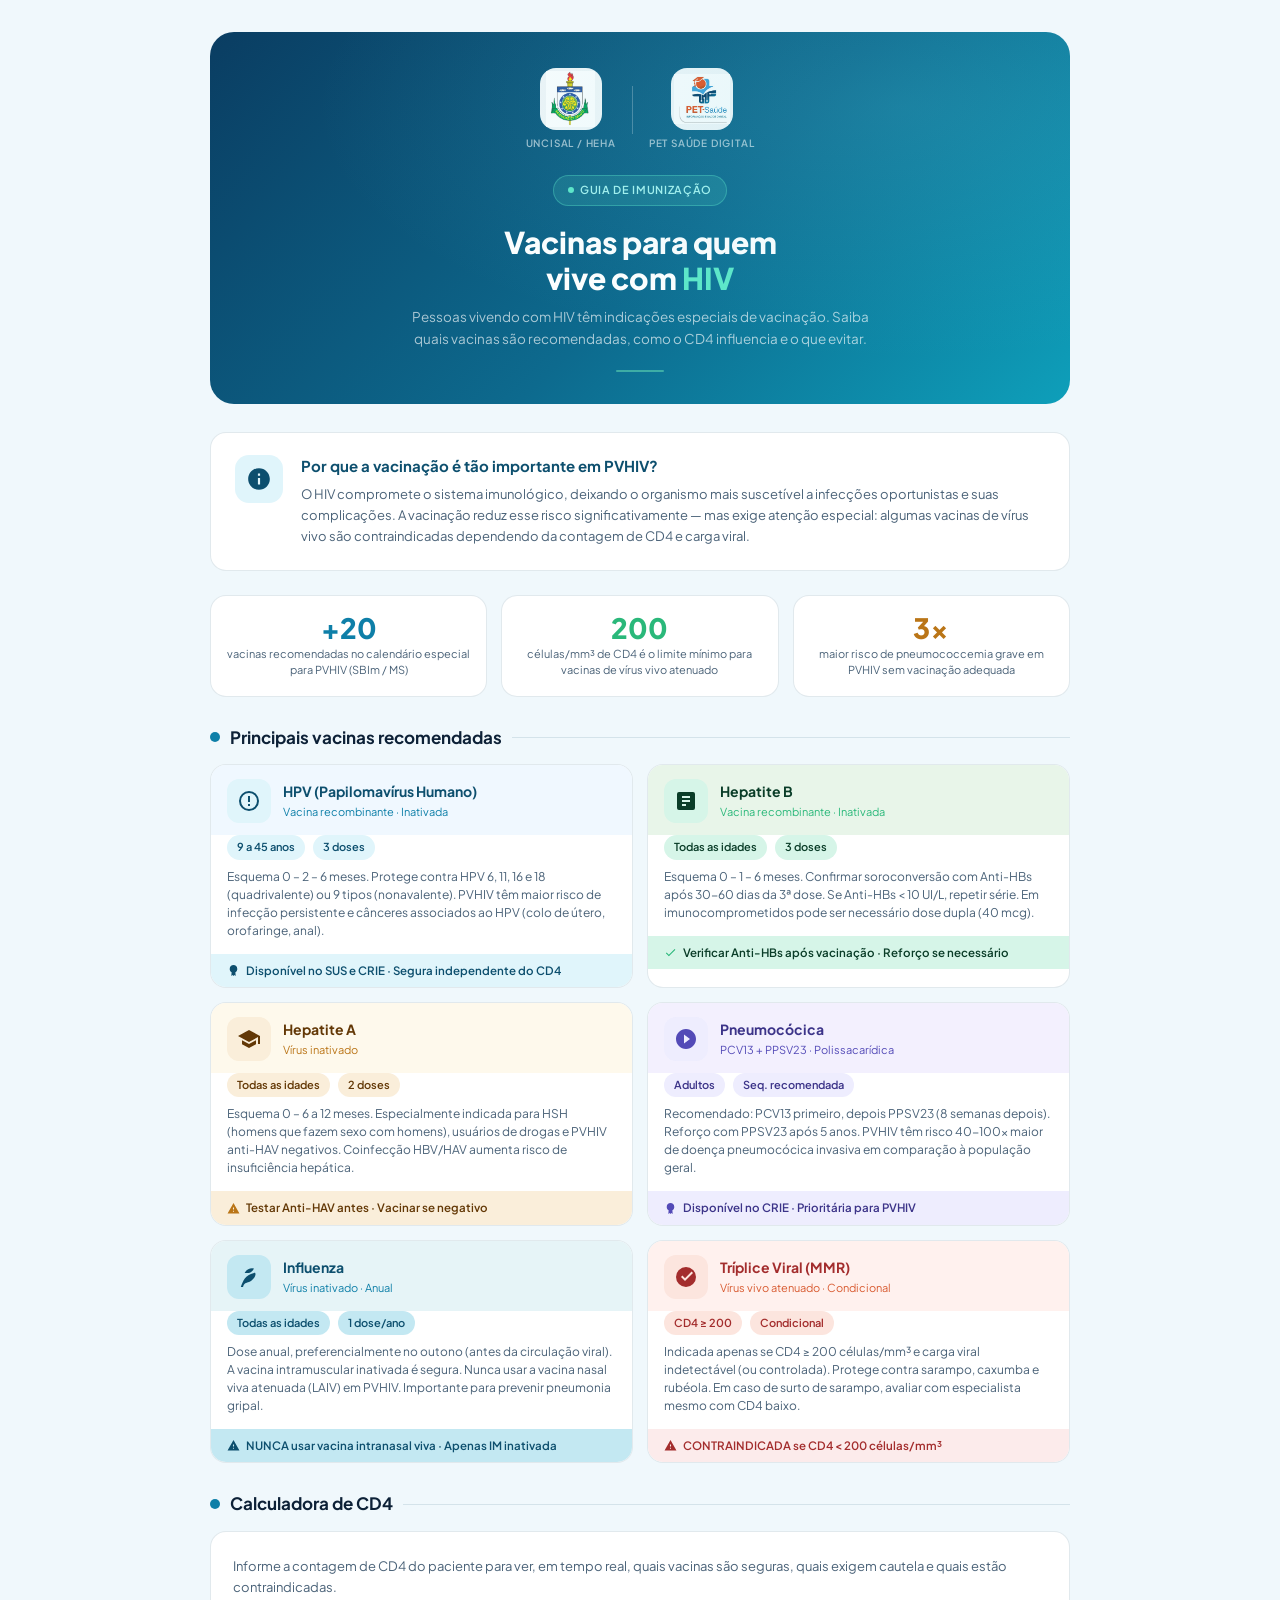
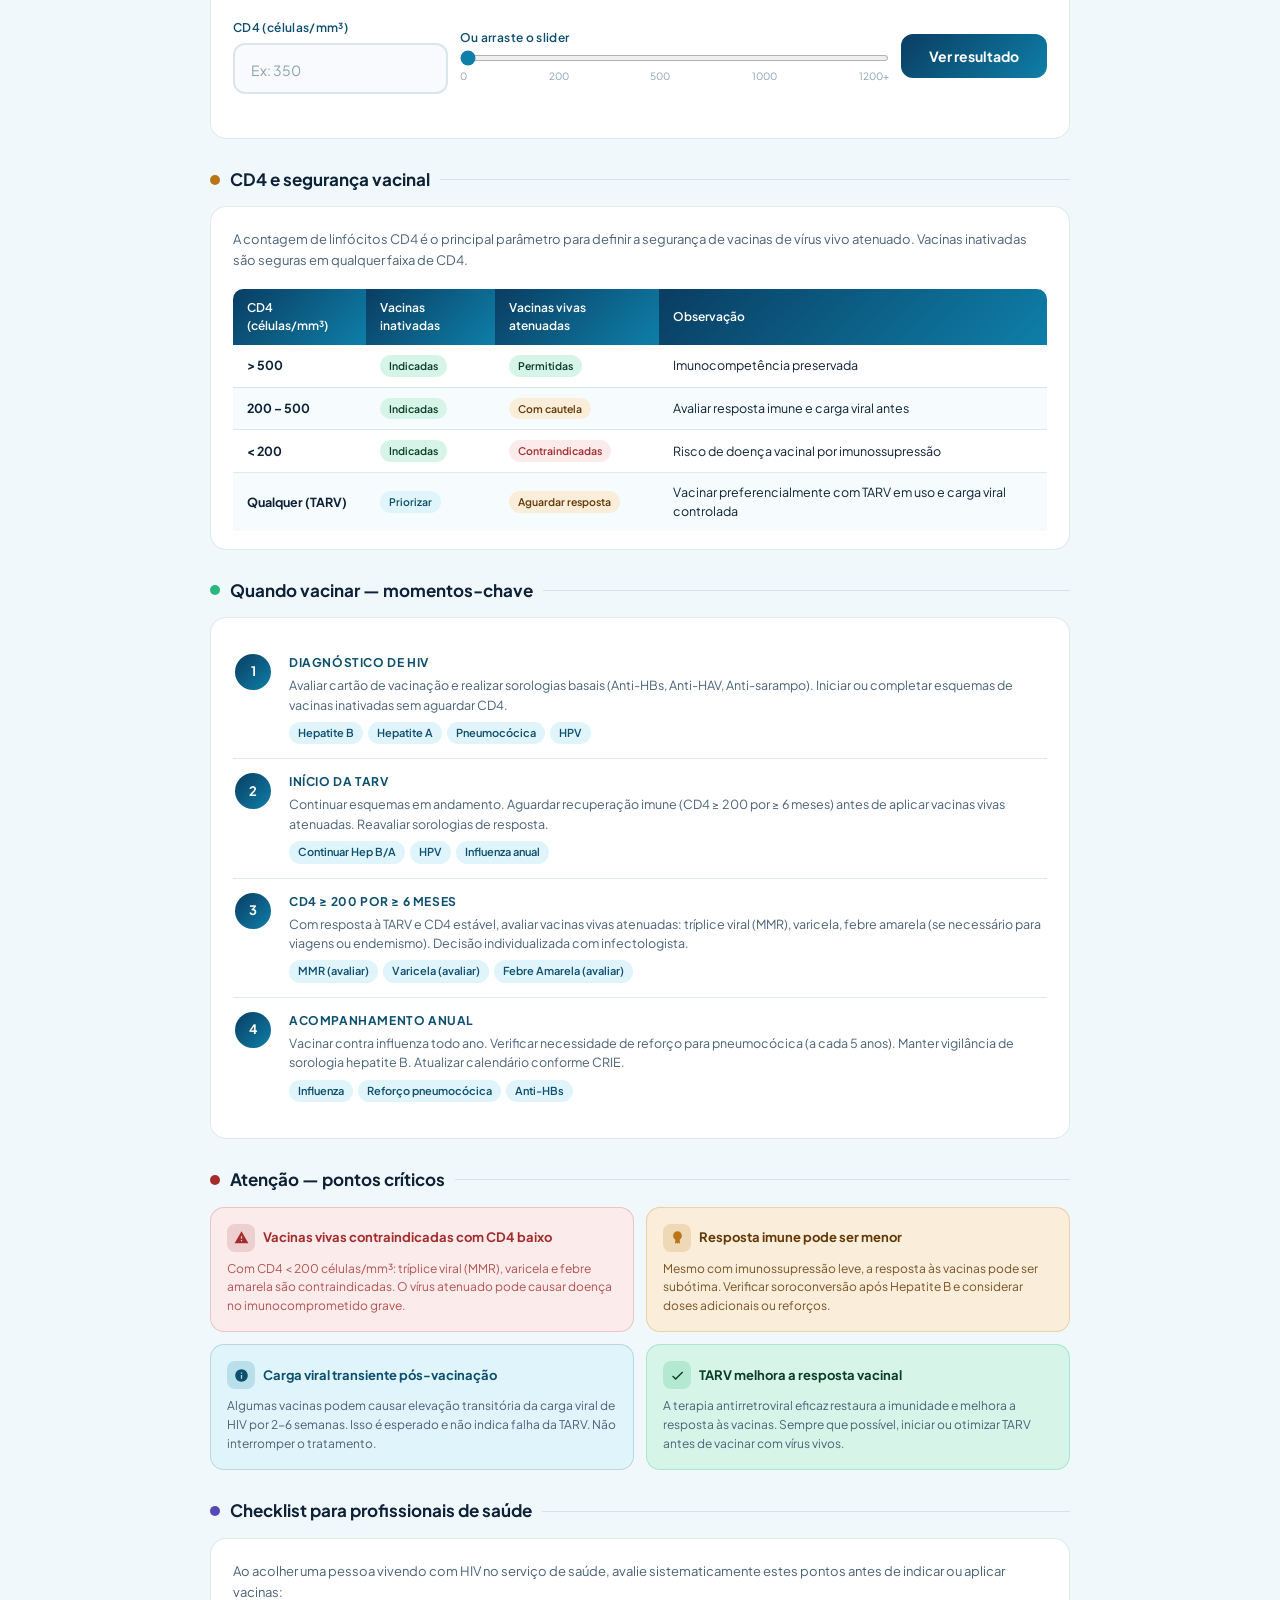
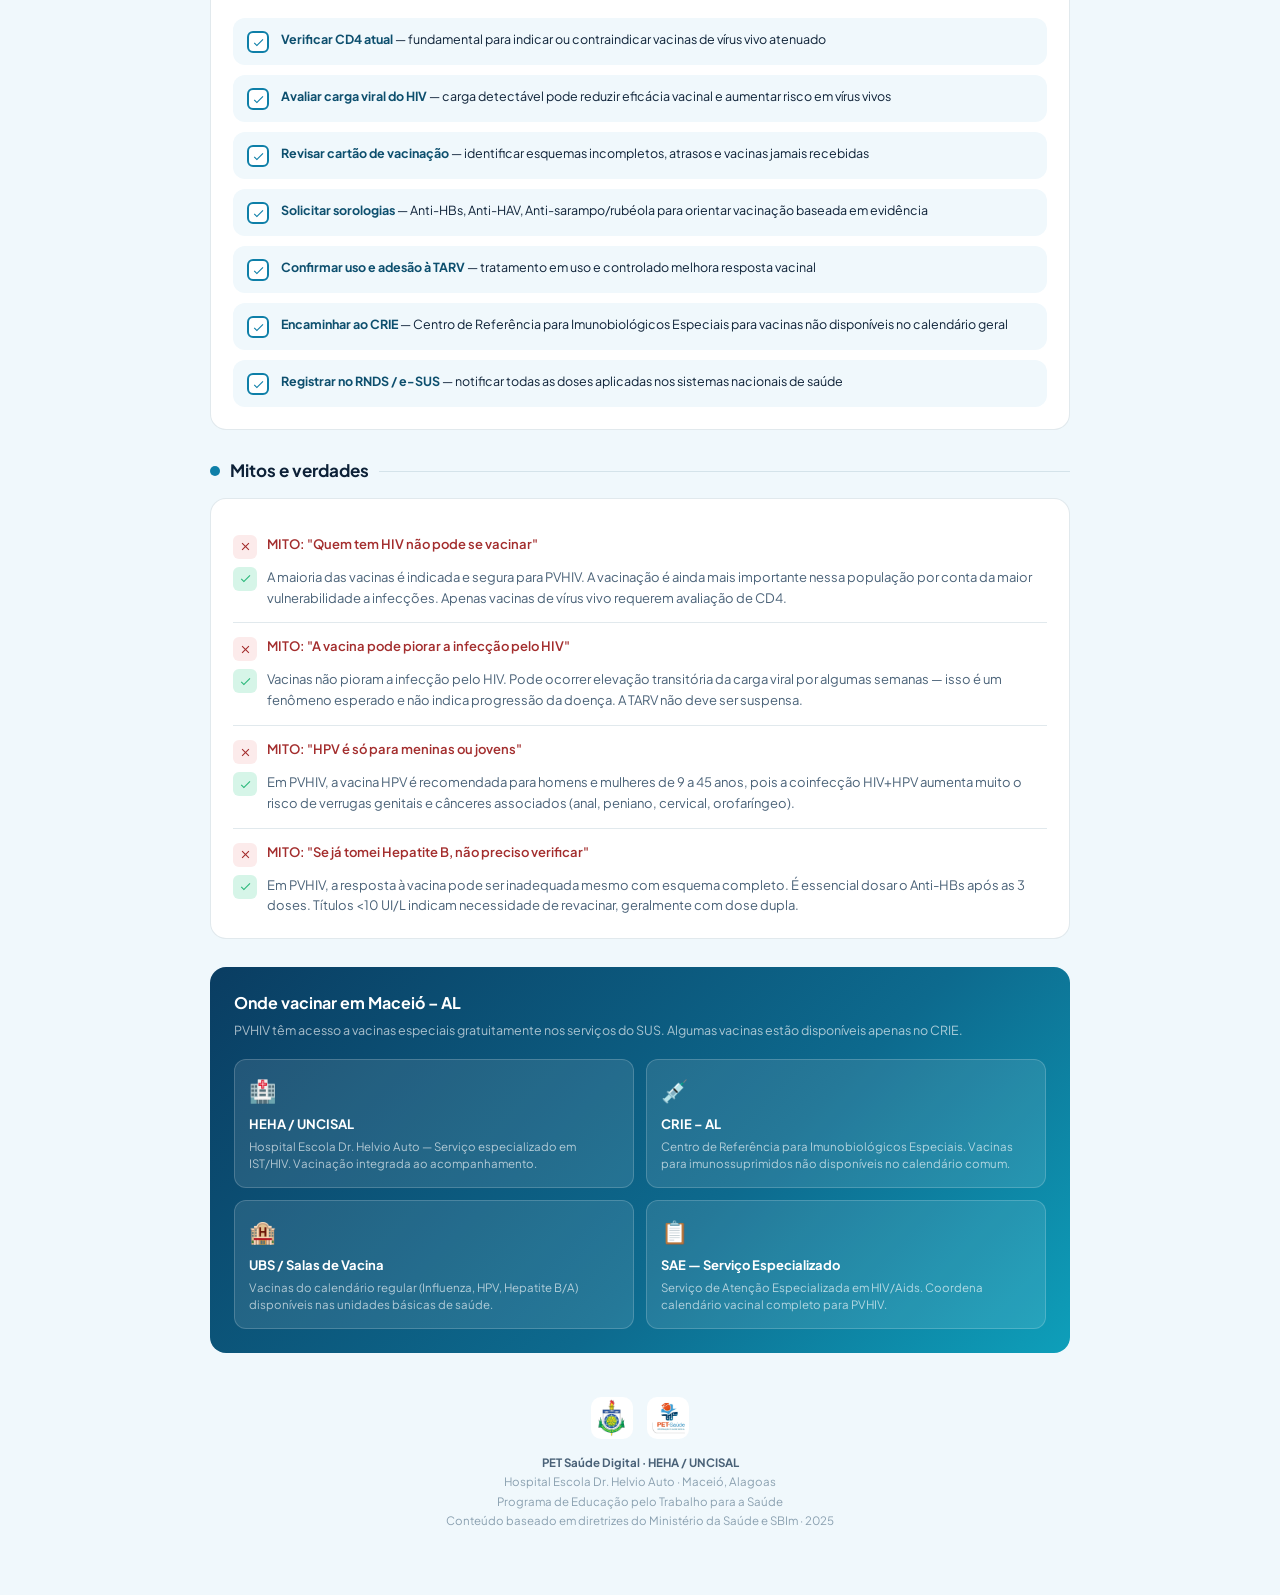
==== Infografico_Imunizacao/index.html @ 43001be9 "Add files via upload" ====
<!doctype html>
<html lang="pt-br">
  <head>
    <meta charset="UTF-8" />
    <meta name="viewport" content="width=device-width, initial-scale=1.0" />
    <title>Imunização em PVHIV · PET Saúde Digital · HEHA</title>
    <link
      href="https://fonts.googleapis.com/css2?family=Plus+Jakarta+Sans:wght@400;500;600;700;800&display=swap"
      rel="stylesheet"
    />
    <link rel="stylesheet" href="src/styles.css" />
  </head>
  <body>
    <div class="page">
      <!-- HERO -->
      <div class="hero">
        <div class="hero-logos">
          <div class="hero-logo-wrap">
            <div class="hero-logo-box">
              <img src="src/images/logo_uncisal.jpeg" alt="Brasão UNCISAL" />
            </div>
            <div class="hero-logo-label">UNCISAL / HEHA</div>
          </div>
          <div class="hero-divider"></div>
          <div class="hero-logo-wrap">
            <div class="hero-logo-box">
              <img src="src/images/logo_pet.jpeg" alt="PET Saúde Digital" />
            </div>
            <div class="hero-logo-label">PET Saúde Digital</div>
          </div>
        </div>
        <div class="hero-badge">
          <div class="hero-badge-dot"></div>
          <span>Guia de Imunização</span>
        </div>
        <h1 class="hero-title">
          Vacinas para quem<br />vive com <span>HIV</span>
        </h1>
        <p class="hero-sub">
          Pessoas vivendo com HIV têm indicações especiais de vacinação. Saiba
          quais vacinas são recomendadas, como o CD4 influencia e o que evitar.
        </p>
        <div class="hero-line"></div>
      </div>

      <!-- INTRO -->
      <div class="intro-strip">
        <div class="intro-icon">
          <svg viewBox="0 0 24 24">
            <path
              d="M12 2C6.48 2 2 6.48 2 12s4.48 10 10 10 10-4.48 10-10S17.52 2 12 2zm1 15h-2v-6h2v6zm0-8h-2V7h2v2z"
            />
          </svg>
        </div>
        <div class="intro-text">
          <h2>Por que a vacinação é tão importante em PVHIV?</h2>
          <p>
            O HIV compromete o sistema imunológico, deixando o organismo mais
            suscetível a infecções oportunistas e suas complicações. A vacinação
            reduz esse risco significativamente — mas exige atenção especial:
            algumas vacinas de vírus vivo são contraindicadas dependendo da
            contagem de CD4 e carga viral.
          </p>
        </div>
      </div>

      <!-- STATS -->
      <div class="stats-row">
        <div class="stat-card">
          <div class="stat-num teal">+20</div>
          <div class="stat-label">
            vacinas recomendadas no calendário especial para PVHIV (SBIm / MS)
          </div>
        </div>
        <div class="stat-card">
          <div class="stat-num green">200</div>
          <div class="stat-label">
            células/mm³ de CD4 é o limite mínimo para vacinas de vírus vivo
            atenuado
          </div>
        </div>
        <div class="stat-card">
          <div class="stat-num amber">3×</div>
          <div class="stat-label">
            maior risco de pneumococcemia grave em PVHIV sem vacinação adequada
          </div>
        </div>
      </div>

      <!-- VACINAS PRINCIPAIS -->
      <div class="section-header">
        <div class="section-dot teal"></div>
        <span class="section-title">Principais vacinas recomendadas</span>
        <div class="section-line"></div>
      </div>

      <div class="vaccines-grid">
        <!-- HPV -->
        <div class="vcard vc-hpv">
          <div class="vcard-head">
            <div class="vcard-icon">
              <svg viewBox="0 0 24 24">
                <path
                  d="M12 2a10 10 0 1 0 0 20A10 10 0 0 0 12 2zm0 18a8 8 0 1 1 0-16 8 8 0 0 1 0 16zm-1-5h2v2h-2zm0-8h2v6h-2z"
                />
              </svg>
            </div>
            <div>
              <div class="vcard-name">HPV (Papilomavírus Humano)</div>
              <div class="vcard-sub">Vacina recombinante · Inativada</div>
            </div>
          </div>
          <div class="vcard-body">
            <div class="vcard-row">
              <span class="vcard-chip">9 a 45 anos</span>
              <span class="vcard-chip">3 doses</span>
            </div>
            <div class="vcard-info">
              Esquema 0 – 2 – 6 meses. Protege contra HPV 6, 11, 16 e 18
              (quadrivalente) ou 9 tipos (nonavalente). PVHIV têm maior risco de
              infecção persistente e cânceres associados ao HPV (colo de útero,
              orofaringe, anal).
            </div>
          </div>
          <div class="vcard-alert">
            <svg viewBox="0 0 24 24">
              <path
                d="M12 2C8.13 2 5 5.13 5 9c0 2.61 1.41 4.89 3.52 6.17L8 22l2.5-1.5L12 22l1.5-1.5L16 22l-.52-6.83C17.59 13.89 19 11.61 19 9c0-3.87-3.13-7-7-7z"
              />
            </svg>
            Disponível no SUS e CRIE · Segura independente do CD4
          </div>
        </div>

        <!-- Hepatite B -->
        <div class="vcard vc-hepb">
          <div class="vcard-head">
            <div class="vcard-icon">
              <svg viewBox="0 0 24 24">
                <path
                  d="M19 3H5a2 2 0 0 0-2 2v14a2 2 0 0 0 2 2h14a2 2 0 0 0 2-2V5a2 2 0 0 0-2-2zm-7 14H8v-2h4v2zm4-4H8v-2h8v2zm0-4H8V7h8v2z"
                />
              </svg>
            </div>
            <div>
              <div class="vcard-name">Hepatite B</div>
              <div class="vcard-sub">Vacina recombinante · Inativada</div>
            </div>
          </div>
          <div class="vcard-body">
            <div class="vcard-row">
              <span class="vcard-chip">Todas as idades</span>
              <span class="vcard-chip">3 doses</span>
            </div>
            <div class="vcard-info">
              Esquema 0 – 1 – 6 meses. Confirmar soroconversão com Anti-HBs após
              30-60 dias da 3ª dose. Se Anti-HBs &lt; 10 UI/L, repetir série. Em
              imunocomprometidos pode ser necessário dose dupla (40 mcg).
            </div>
          </div>
          <div class="vcard-alert">
            <svg viewBox="0 0 24 24">
              <path
                d="M9 16.17L4.83 12l-1.42 1.41L9 19 21 7l-1.41-1.41L9 16.17z"
              />
            </svg>
            Verificar Anti-HBs após vacinação · Reforço se necessário
          </div>
        </div>

        <!-- Hepatite A -->
        <div class="vcard vc-hepa">
          <div class="vcard-head">
            <div class="vcard-icon">
              <svg viewBox="0 0 24 24">
                <path
                  d="M12 3L1 9l11 6 9-4.91V17h2V9L12 3zM5 13.18v4L12 21l7-3.82v-4L12 17l-7-3.82z"
                />
              </svg>
            </div>
            <div>
              <div class="vcard-name">Hepatite A</div>
              <div class="vcard-sub">Vírus inativado</div>
            </div>
          </div>
          <div class="vcard-body">
            <div class="vcard-row">
              <span class="vcard-chip">Todas as idades</span>
              <span class="vcard-chip">2 doses</span>
            </div>
            <div class="vcard-info">
              Esquema 0 – 6 a 12 meses. Especialmente indicada para HSH (homens
              que fazem sexo com homens), usuários de drogas e PVHIV anti-HAV
              negativos. Coinfecção HBV/HAV aumenta risco de insuficiência
              hepática.
            </div>
          </div>
          <div class="vcard-alert">
            <svg viewBox="0 0 24 24">
              <path d="M1 21h22L12 2 1 21zm12-3h-2v-2h2v2zm0-4h-2v-4h2v4z" />
            </svg>
            Testar Anti-HAV antes · Vacinar se negativo
          </div>
        </div>

        <!-- Pneumocócica -->
        <div class="vcard vc-pneu">
          <div class="vcard-head">
            <div class="vcard-icon">
              <svg viewBox="0 0 24 24">
                <path
                  d="M12 2C6.48 2 2 6.48 2 12s4.48 10 10 10 10-4.48 10-10S17.52 2 12 2zm-2 14.5v-9l6 4.5-6 4.5z"
                />
              </svg>
            </div>
            <div>
              <div class="vcard-name">Pneumocócica</div>
              <div class="vcard-sub">PCV13 + PPSV23 · Polissacarídica</div>
            </div>
          </div>
          <div class="vcard-body">
            <div class="vcard-row">
              <span class="vcard-chip">Adultos</span>
              <span class="vcard-chip">Seq. recomendada</span>
            </div>
            <div class="vcard-info">
              Recomendado: PCV13 primeiro, depois PPSV23 (8 semanas depois).
              Reforço com PPSV23 após 5 anos. PVHIV têm risco 40-100× maior de
              doença pneumocócica invasiva em comparação à população geral.
            </div>
          </div>
          <div class="vcard-alert">
            <svg viewBox="0 0 24 24">
              <path
                d="M12 2C8.13 2 5 5.13 5 9c0 2.61 1.41 4.89 3.52 6.17L8 22l2.5-1.5L12 22l1.5-1.5L16 22l-.52-6.83C17.59 13.89 19 11.61 19 9c0-3.87-3.13-7-7-7z"
              />
            </svg>
            Disponível no CRIE · Prioritária para PVHIV
          </div>
        </div>

        <!-- Influenza -->
        <div class="vcard vc-inf">
          <div class="vcard-head">
            <div class="vcard-icon">
              <svg viewBox="0 0 24 24">
                <path
                  d="M17 8C8 10 5.9 16.17 3.82 22H6c.44-1.39.88-2.7 2-3.5 1.12-.8 2.5-1 4-1.5 1.5-.5 3-1.5 5-4 2-2.5 2-6 0-5zM7.64 8A9 9 0 0 1 17 3.5c-.64 1.5-2.2 3.5-5 4.5H7.64z"
                />
              </svg>
            </div>
            <div>
              <div class="vcard-name">Influenza</div>
              <div class="vcard-sub">Vírus inativado · Anual</div>
            </div>
          </div>
          <div class="vcard-body">
            <div class="vcard-row">
              <span class="vcard-chip">Todas as idades</span>
              <span class="vcard-chip">1 dose/ano</span>
            </div>
            <div class="vcard-info">
              Dose anual, preferencialmente no outono (antes da circulação
              viral). A vacina intramuscular inativada é segura. Nunca usar a
              vacina nasal viva atenuada (LAIV) em PVHIV. Importante para
              prevenir pneumonia gripal.
            </div>
          </div>
          <div class="vcard-alert">
            <svg viewBox="0 0 24 24">
              <path d="M1 21h22L12 2 1 21zm12-3h-2v-2h2v2zm0-4h-2v-4h2v4z" />
            </svg>
            NUNCA usar vacina intranasal viva · Apenas IM inativada
          </div>
        </div>

        <!-- Tríplice viral -->
        <div class="vcard vc-tviv">
          <div class="vcard-head">
            <div class="vcard-icon">
              <svg viewBox="0 0 24 24">
                <path
                  d="M12 2a10 10 0 1 0 0 20A10 10 0 0 0 12 2zm-1 14l-4-4 1.41-1.41L11 13.17l6.59-6.59L19 8l-8 8z"
                />
              </svg>
            </div>
            <div>
              <div class="vcard-name">Tríplice Viral (MMR)</div>
              <div class="vcard-sub">Vírus vivo atenuado · Condicional</div>
            </div>
          </div>
          <div class="vcard-body">
            <div class="vcard-row">
              <span class="vcard-chip">CD4 ≥ 200</span>
              <span class="vcard-chip">Condicional</span>
            </div>
            <div class="vcard-info">
              Indicada apenas se CD4 ≥ 200 células/mm³ e carga viral
              indetectável (ou controlada). Protege contra sarampo, caxumba e
              rubéola. Em caso de surto de sarampo, avaliar com especialista
              mesmo com CD4 baixo.
            </div>
          </div>
          <div class="vcard-alert">
            <svg viewBox="0 0 24 24">
              <path d="M1 21h22L12 2 1 21zm12-3h-2v-2h2v2zm0-4h-2v-4h2v4z" />
            </svg>
            CONTRAINDICADA se CD4 &lt; 200 células/mm³
          </div>
        </div>
      </div>

      <!-- CALCULADORA CD4 -->
      <div class="section-header">
        <div class="section-dot teal"></div>
        <span class="section-title">Calculadora de CD4</span>
        <div class="section-line"></div>
      </div>

      <div class="calc-section">
        <p class="calc-desc">
          Informe a contagem de CD4 do paciente para ver, em tempo real, quais
          vacinas são seguras, quais exigem cautela e quais estão
          contraindicadas.
        </p>
        <div class="calc-input-row">
          <div class="calc-input-wrap">
            <label class="calc-label" for="cd4-input">CD4 (células/mm³)</label>
            <input
              class="calc-input"
              id="cd4-input"
              type="number"
              min="0"
              max="1500"
              placeholder="Ex: 350"
              oninput="syncSlider(this.value)"
            />
          </div>
          <div class="calc-slider-wrap">
            <label class="calc-label">Ou arraste o slider</label>
            <input
              class="calc-slider"
              id="cd4-slider"
              type="range"
              min="0"
              max="1200"
              step="10"
              value="0"
              oninput="syncInput(this.value)"
            />
            <div class="calc-slider-labels">
              <span>0</span><span>200</span><span>500</span><span>1000</span
              ><span>1200+</span>
            </div>
          </div>
          <button class="calc-btn" onclick="calcCD4()">Ver resultado</button>
        </div>
        <div class="calc-result" id="calc-result">
          <div class="calc-result-banner" id="calc-banner">
            <div class="calc-banner-icon">
              <svg viewBox="0 0 24 24" id="calc-banner-svg"></svg>
            </div>
            <div class="calc-banner-text">
              <div class="calc-banner-cd4" id="calc-banner-cd4"></div>
              <div class="calc-banner-msg" id="calc-banner-msg"></div>
            </div>
          </div>
          <div class="calc-vaccines-title">
            Status de cada vacina para este CD4:
          </div>
          <div class="calc-vac-list" id="calc-vac-list"></div>
          <div class="calc-disclaimer">
            ⚕️ Esta calculadora é um apoio educativo baseado nas diretrizes do
            MS e SBIm. A decisão clínica final deve ser tomada pelo profissional
            de saúde responsável, considerando o histórico completo do paciente.
          </div>
        </div>
      </div>

      <!-- TABELA CD4 -->
      <div class="section-header">
        <div class="section-dot amber"></div>
        <span class="section-title">CD4 e segurança vacinal</span>
        <div class="section-line"></div>
      </div>

      <div class="cd4-section">
        <p class="cd4-intro">
          A contagem de linfócitos CD4 é o principal parâmetro para definir a
          segurança de vacinas de vírus vivo atenuado. Vacinas inativadas são
          seguras em qualquer faixa de CD4.
        </p>
        <table class="cd4-table">
          <thead>
            <tr>
              <th>CD4 (células/mm³)</th>
              <th>Vacinas inativadas</th>
              <th>Vacinas vivas atenuadas</th>
              <th>Observação</th>
            </tr>
          </thead>
          <tbody>
            <tr>
              <td><strong>&gt; 500</strong></td>
              <td><span class="badge badge-ok">Indicadas</span></td>
              <td><span class="badge badge-ok">Permitidas</span></td>
              <td>Imunocompetência preservada</td>
            </tr>
            <tr>
              <td><strong>200 – 500</strong></td>
              <td><span class="badge badge-ok">Indicadas</span></td>
              <td><span class="badge badge-warn">Com cautela</span></td>
              <td>Avaliar resposta imune e carga viral antes</td>
            </tr>
            <tr>
              <td><strong>&lt; 200</strong></td>
              <td><span class="badge badge-ok">Indicadas</span></td>
              <td><span class="badge badge-danger">Contraindicadas</span></td>
              <td>Risco de doença vacinal por imunossupressão</td>
            </tr>
            <tr>
              <td><strong>Qualquer (TARV)</strong></td>
              <td><span class="badge badge-info">Priorizar</span></td>
              <td><span class="badge badge-warn">Aguardar resposta</span></td>
              <td>
                Vacinar preferencialmente com TARV em uso e carga viral
                controlada
              </td>
            </tr>
          </tbody>
        </table>
      </div>

      <!-- CRONOGRAMA -->
      <div class="section-header">
        <div class="section-dot green"></div>
        <span class="section-title">Quando vacinar — momentos-chave</span>
        <div class="section-line"></div>
      </div>

      <div class="timeline-section">
        <div class="timeline">
          <div class="tl-item">
            <div class="tl-left"><div class="tl-num">1</div></div>
            <div class="tl-content">
              <div class="tl-moment">Diagnóstico de HIV</div>
              <div class="tl-desc">
                Avaliar cartão de vacinação e realizar sorologias basais
                (Anti-HBs, Anti-HAV, Anti-sarampo). Iniciar ou completar
                esquemas de vacinas inativadas sem aguardar CD4.
              </div>
              <div class="tl-tags">
                <span class="tl-tag">Hepatite B</span>
                <span class="tl-tag">Hepatite A</span>
                <span class="tl-tag">Pneumocócica</span>
                <span class="tl-tag">HPV</span>
              </div>
            </div>
          </div>
          <div class="tl-item">
            <div class="tl-left"><div class="tl-num">2</div></div>
            <div class="tl-content">
              <div class="tl-moment">Início da TARV</div>
              <div class="tl-desc">
                Continuar esquemas em andamento. Aguardar recuperação imune (CD4
                ≥ 200 por ≥ 6 meses) antes de aplicar vacinas vivas atenuadas.
                Reavaliar sorologias de resposta.
              </div>
              <div class="tl-tags">
                <span class="tl-tag">Continuar Hep B/A</span>
                <span class="tl-tag">HPV</span>
                <span class="tl-tag">Influenza anual</span>
              </div>
            </div>
          </div>
          <div class="tl-item">
            <div class="tl-left"><div class="tl-num">3</div></div>
            <div class="tl-content">
              <div class="tl-moment">CD4 ≥ 200 por ≥ 6 meses</div>
              <div class="tl-desc">
                Com resposta à TARV e CD4 estável, avaliar vacinas vivas
                atenuadas: tríplice viral (MMR), varicela, febre amarela (se
                necessário para viagens ou endemismo). Decisão individualizada
                com infectologista.
              </div>
              <div class="tl-tags">
                <span class="tl-tag">MMR (avaliar)</span>
                <span class="tl-tag">Varicela (avaliar)</span>
                <span class="tl-tag">Febre Amarela (avaliar)</span>
              </div>
            </div>
          </div>
          <div class="tl-item">
            <div class="tl-left"><div class="tl-num">4</div></div>
            <div class="tl-content">
              <div class="tl-moment">Acompanhamento anual</div>
              <div class="tl-desc">
                Vacinar contra influenza todo ano. Verificar necessidade de
                reforço para pneumocócica (a cada 5 anos). Manter vigilância de
                sorologia hepatite B. Atualizar calendário conforme CRIE.
              </div>
              <div class="tl-tags">
                <span class="tl-tag">Influenza</span>
                <span class="tl-tag">Reforço pneumocócica</span>
                <span class="tl-tag">Anti-HBs</span>
              </div>
            </div>
          </div>
        </div>
      </div>

      <!-- ALERTAS IMPORTANTES -->
      <div class="section-header">
        <div class="section-dot red"></div>
        <span class="section-title">Atenção — pontos críticos</span>
        <div class="section-line"></div>
      </div>

      <div class="alerts-grid">
        <div class="alert-card danger">
          <div class="alert-header">
            <div class="alert-icon">
              <svg viewBox="0 0 24 24">
                <path d="M1 21h22L12 2 1 21zm12-3h-2v-2h2v2zm0-4h-2v-4h2v4z" />
              </svg>
            </div>
            <div class="alert-title">
              Vacinas vivas contraindicadas com CD4 baixo
            </div>
          </div>
          <div class="alert-body">
            Com CD4 &lt; 200 células/mm³: tríplice viral (MMR), varicela e febre
            amarela são contraindicadas. O vírus atenuado pode causar doença no
            imunocomprometido grave.
          </div>
        </div>
        <div class="alert-card warning">
          <div class="alert-header">
            <div class="alert-icon">
              <svg viewBox="0 0 24 24">
                <path
                  d="M12 2C8.13 2 5 5.13 5 9c0 2.61 1.41 4.89 3.52 6.17L8 22l2.5-1.5L12 22l1.5-1.5L16 22l-.52-6.83C17.59 13.89 19 11.61 19 9c0-3.87-3.13-7-7-7z"
                />
              </svg>
            </div>
            <div class="alert-title">Resposta imune pode ser menor</div>
          </div>
          <div class="alert-body">
            Mesmo com imunossupressão leve, a resposta às vacinas pode ser
            subótima. Verificar soroconversão após Hepatite B e considerar doses
            adicionais ou reforços.
          </div>
        </div>
        <div class="alert-card info">
          <div class="alert-header">
            <div class="alert-icon">
              <svg viewBox="0 0 24 24">
                <path
                  d="M12 2C6.48 2 2 6.48 2 12s4.48 10 10 10 10-4.48 10-10S17.52 2 12 2zm1 15h-2v-6h2v6zm0-8h-2V7h2v2z"
                />
              </svg>
            </div>
            <div class="alert-title">Carga viral transiente pós-vacinação</div>
          </div>
          <div class="alert-body">
            Algumas vacinas podem causar elevação transitória da carga viral de
            HIV por 2-6 semanas. Isso é esperado e não indica falha da TARV. Não
            interromper o tratamento.
          </div>
        </div>
        <div class="alert-card success">
          <div class="alert-header">
            <div class="alert-icon">
              <svg viewBox="0 0 24 24">
                <path
                  d="M9 16.17L4.83 12l-1.42 1.41L9 19 21 7l-1.41-1.41L9 16.17z"
                />
              </svg>
            </div>
            <div class="alert-title">TARV melhora a resposta vacinal</div>
          </div>
          <div class="alert-body">
            A terapia antirretroviral eficaz restaura a imunidade e melhora a
            resposta às vacinas. Sempre que possível, iniciar ou otimizar TARV
            antes de vacinar com vírus vivos.
          </div>
        </div>
      </div>

      <!-- CHECKLIST -->
      <div class="section-header">
        <div class="section-dot purple"></div>
        <span class="section-title">Checklist para profissionais de saúde</span>
        <div class="section-line"></div>
      </div>

      <div class="check-section">
        <p class="check-intro">
          Ao acolher uma pessoa vivendo com HIV no serviço de saúde, avalie
          sistematicamente estes pontos antes de indicar ou aplicar vacinas:
        </p>
        <div class="check-list">
          <div class="check-item">
            <div class="check-box">
              <svg viewBox="0 0 24 24">
                <path
                  d="M9 16.17L4.83 12l-1.42 1.41L9 19 21 7l-1.41-1.41L9 16.17z"
                />
              </svg>
            </div>
            <div class="check-text">
              <strong>Verificar CD4 atual</strong> — fundamental para indicar ou
              contraindicar vacinas de vírus vivo atenuado
            </div>
          </div>
          <div class="check-item">
            <div class="check-box">
              <svg viewBox="0 0 24 24">
                <path
                  d="M9 16.17L4.83 12l-1.42 1.41L9 19 21 7l-1.41-1.41L9 16.17z"
                />
              </svg>
            </div>
            <div class="check-text">
              <strong>Avaliar carga viral do HIV</strong> — carga detectável
              pode reduzir eficácia vacinal e aumentar risco em vírus vivos
            </div>
          </div>
          <div class="check-item">
            <div class="check-box">
              <svg viewBox="0 0 24 24">
                <path
                  d="M9 16.17L4.83 12l-1.42 1.41L9 19 21 7l-1.41-1.41L9 16.17z"
                />
              </svg>
            </div>
            <div class="check-text">
              <strong>Revisar cartão de vacinação</strong> — identificar
              esquemas incompletos, atrasos e vacinas jamais recebidas
            </div>
          </div>
          <div class="check-item">
            <div class="check-box">
              <svg viewBox="0 0 24 24">
                <path
                  d="M9 16.17L4.83 12l-1.42 1.41L9 19 21 7l-1.41-1.41L9 16.17z"
                />
              </svg>
            </div>
            <div class="check-text">
              <strong>Solicitar sorologias</strong> — Anti-HBs, Anti-HAV,
              Anti-sarampo/rubéola para orientar vacinação baseada em evidência
            </div>
          </div>
          <div class="check-item">
            <div class="check-box">
              <svg viewBox="0 0 24 24">
                <path
                  d="M9 16.17L4.83 12l-1.42 1.41L9 19 21 7l-1.41-1.41L9 16.17z"
                />
              </svg>
            </div>
            <div class="check-text">
              <strong>Confirmar uso e adesão à TARV</strong> — tratamento em uso
              e controlado melhora resposta vacinal
            </div>
          </div>
          <div class="check-item">
            <div class="check-box">
              <svg viewBox="0 0 24 24">
                <path
                  d="M9 16.17L4.83 12l-1.42 1.41L9 19 21 7l-1.41-1.41L9 16.17z"
                />
              </svg>
            </div>
            <div class="check-text">
              <strong>Encaminhar ao CRIE</strong> — Centro de Referência para
              Imunobiológicos Especiais para vacinas não disponíveis no
              calendário geral
            </div>
          </div>
          <div class="check-item">
            <div class="check-box">
              <svg viewBox="0 0 24 24">
                <path
                  d="M9 16.17L4.83 12l-1.42 1.41L9 19 21 7l-1.41-1.41L9 16.17z"
                />
              </svg>
            </div>
            <div class="check-text">
              <strong>Registrar no RNDS / e-SUS</strong> — notificar todas as
              doses aplicadas nos sistemas nacionais de saúde
            </div>
          </div>
        </div>
      </div>

      <!-- MITOS -->
      <div class="section-header">
        <div class="section-dot teal"></div>
        <span class="section-title">Mitos e verdades</span>
        <div class="section-line"></div>
      </div>

      <div class="myths-section">
        <div class="myth-item">
          <div class="myth-q">
            <div class="myth-x">
              <svg viewBox="0 0 24 24">
                <path
                  d="M19 6.41L17.59 5 12 10.59 6.41 5 5 6.41 10.59 12 5 17.59 6.41 19 12 13.41 17.59 19 19 17.59 13.41 12 19 6.41z"
                />
              </svg>
            </div>
            <div class="myth-label">
              MITO: "Quem tem HIV não pode se vacinar"
            </div>
          </div>
          <div class="myth-a">
            <div class="myth-check">
              <svg viewBox="0 0 24 24">
                <path
                  d="M9 16.17L4.83 12l-1.42 1.41L9 19 21 7l-1.41-1.41L9 16.17z"
                />
              </svg>
            </div>
            <div class="myth-truth">
              A maioria das vacinas é indicada e segura para PVHIV. A vacinação
              é ainda mais importante nessa população por conta da maior
              vulnerabilidade a infecções. Apenas vacinas de vírus vivo requerem
              avaliação de CD4.
            </div>
          </div>
        </div>
        <div class="myth-item">
          <div class="myth-q">
            <div class="myth-x">
              <svg viewBox="0 0 24 24">
                <path
                  d="M19 6.41L17.59 5 12 10.59 6.41 5 5 6.41 10.59 12 5 17.59 6.41 19 12 13.41 17.59 19 19 17.59 13.41 12 19 6.41z"
                />
              </svg>
            </div>
            <div class="myth-label">
              MITO: "A vacina pode piorar a infecção pelo HIV"
            </div>
          </div>
          <div class="myth-a">
            <div class="myth-check">
              <svg viewBox="0 0 24 24">
                <path
                  d="M9 16.17L4.83 12l-1.42 1.41L9 19 21 7l-1.41-1.41L9 16.17z"
                />
              </svg>
            </div>
            <div class="myth-truth">
              Vacinas não pioram a infecção pelo HIV. Pode ocorrer elevação
              transitória da carga viral por algumas semanas — isso é um
              fenômeno esperado e não indica progressão da doença. A TARV não
              deve ser suspensa.
            </div>
          </div>
        </div>
        <div class="myth-item">
          <div class="myth-q">
            <div class="myth-x">
              <svg viewBox="0 0 24 24">
                <path
                  d="M19 6.41L17.59 5 12 10.59 6.41 5 5 6.41 10.59 12 5 17.59 6.41 19 12 13.41 17.59 19 19 17.59 13.41 12 19 6.41z"
                />
              </svg>
            </div>
            <div class="myth-label">
              MITO: "HPV é só para meninas ou jovens"
            </div>
          </div>
          <div class="myth-a">
            <div class="myth-check">
              <svg viewBox="0 0 24 24">
                <path
                  d="M9 16.17L4.83 12l-1.42 1.41L9 19 21 7l-1.41-1.41L9 16.17z"
                />
              </svg>
            </div>
            <div class="myth-truth">
              Em PVHIV, a vacina HPV é recomendada para homens e mulheres de 9 a
              45 anos, pois a coinfecção HIV+HPV aumenta muito o risco de
              verrugas genitais e cânceres associados (anal, peniano, cervical,
              orofaríngeo).
            </div>
          </div>
        </div>
        <div class="myth-item">
          <div class="myth-q">
            <div class="myth-x">
              <svg viewBox="0 0 24 24">
                <path
                  d="M19 6.41L17.59 5 12 10.59 6.41 5 5 6.41 10.59 12 5 17.59 6.41 19 12 13.41 17.59 19 19 17.59 13.41 12 19 6.41z"
                />
              </svg>
            </div>
            <div class="myth-label">
              MITO: "Se já tomei Hepatite B, não preciso verificar"
            </div>
          </div>
          <div class="myth-a">
            <div class="myth-check">
              <svg viewBox="0 0 24 24">
                <path
                  d="M9 16.17L4.83 12l-1.42 1.41L9 19 21 7l-1.41-1.41L9 16.17z"
                />
              </svg>
            </div>
            <div class="myth-truth">
              Em PVHIV, a resposta à vacina pode ser inadequada mesmo com
              esquema completo. É essencial dosar o Anti-HBs após as 3 doses.
              Títulos &lt;10 UI/L indicam necessidade de revacinar, geralmente
              com dose dupla.
            </div>
          </div>
        </div>
      </div>

      <!-- ONDE VACINAR -->
      <div class="where-section">
        <div class="where-title">Onde vacinar em Maceió – AL</div>
        <div class="where-sub">
          PVHIV têm acesso a vacinas especiais gratuitamente nos serviços do
          SUS. Algumas vacinas estão disponíveis apenas no CRIE.
        </div>
        <div class="where-cards">
          <div class="where-card">
            <div class="where-card-icon">🏥</div>
            <div class="where-card-name">HEHA / UNCISAL</div>
            <div class="where-card-desc">
              Hospital Escola Dr. Helvio Auto — Serviço especializado em
              IST/HIV. Vacinação integrada ao acompanhamento.
            </div>
          </div>
          <div class="where-card">
            <div class="where-card-icon">💉</div>
            <div class="where-card-name">CRIE – AL</div>
            <div class="where-card-desc">
              Centro de Referência para Imunobiológicos Especiais. Vacinas para
              imunossuprimidos não disponíveis no calendário comum.
            </div>
          </div>
          <div class="where-card">
            <div class="where-card-icon">🏨</div>
            <div class="where-card-name">UBS / Salas de Vacina</div>
            <div class="where-card-desc">
              Vacinas do calendário regular (Influenza, HPV, Hepatite B/A)
              disponíveis nas unidades básicas de saúde.
            </div>
          </div>
          <div class="where-card">
            <div class="where-card-icon">📋</div>
            <div class="where-card-name">SAE — Serviço Especializado</div>
            <div class="where-card-desc">
              Serviço de Atenção Especializada em HIV/Aids. Coordena calendário
              vacinal completo para PVHIV.
            </div>
          </div>
        </div>
      </div>

      <!-- FOOTER -->
      <div class="footer">
        <div class="footer-logos">
          <div class="footer-logo">
            <img src="src/images/logo_uncisal.jpeg" alt="UNCISAL" />
          </div>
          <div class="footer-logo">
            <img src="src/images/logo_pet.jpeg" alt="PET Saúde Digital" />
          </div>
        </div>
        <div class="footer-text">
          <strong>PET Saúde Digital · HEHA / UNCISAL</strong><br />
          Hospital Escola Dr. Helvio Auto · Maceió, Alagoas<br />
          Programa de Educação pelo Trabalho para a Saúde<br />
          Conteúdo baseado em diretrizes do Ministério da Saúde e SBIm · 2025
        </div>
      </div>
    </div>
    <script src="script.js"></script>
  </body>
</html>
---- Infografico_Imunizacao/src/styles.css ----
*,
*::before,
*::after {
  box-sizing: border-box;
  margin: 0;
  padding: 0;
}
:root {
  --teal-dark: #0d4f6e;
  --teal-mid: #0e7fa8;
  --teal-light: #e0f5fb;
  --teal-bubble: #c8eef7;
  --green-light: #d6f5e8;
  --green-mid: #2ab87a;
  --green-dark: #0a3d28;
  --blue-navy: #0a3d62;
  --blue-mid: #1565c0;
  --grad-start: #0a3d62;
  --grad-end: #0e7fa8;
  --amber: #ba7517;
  --amber-light: #faeeda;
  --amber-dark: #633806;
  --red: #a32d2d;
  --red-light: #fcebeb;
  --orange: #c0591a;
  --orange-light: #faeada;
  --purple: #534ab7;
  --purple-light: #eeedfe;
  --text-main: #0d2137;
  --text-muted: #4a6278;
  --text-light: #8aa0b0;
  --border: rgba(13, 79, 110, 0.12);
  --white: #ffffff;
  --bg: #f0f8fc;
  --radius: 18px;
  --radius-sm: 10px;
  --font: "Plus Jakarta Sans", sans-serif;
}
html {
  background: #f0f8fc;
}
body {
  font-family: var(--font);
  background: var(--bg);
  color: var(--text-main);
  -webkit-font-smoothing: antialiased;
  line-height: 1.5;
}

/* ── WRAPPER ── */
.page {
  max-width: 900px;
  margin: 0 auto;
  padding: 32px 20px 64px;
}

/* ── HEADER ── */
.hero {
  background: linear-gradient(135deg, #0a3d62 0%, #0d6a8e 55%, #0e9fba 100%);
  border-radius: 24px;
  padding: 36px 32px 32px;
  display: flex;
  flex-direction: column;
  align-items: center;
  gap: 0;
  position: relative;
  overflow: hidden;
  margin-bottom: 28px;
}
.hero::before {
  content: "";
  position: absolute;
  inset: 0;
  background: radial-gradient(
    ellipse at 80% 20%,
    rgba(93, 200, 220, 0.18),
    transparent 60%
  );
  pointer-events: none;
}
.hero-logos {
  display: flex;
  align-items: center;
  gap: 16px;
  margin-bottom: 24px;
}
.hero-logo-box {
  width: 62px;
  height: 62px;
  border-radius: 16px;
  background: rgba(255, 255, 255, 0.95);
  display: flex;
  align-items: center;
  justify-content: center;
  overflow: hidden;
  padding: 3px;
}
.hero-logo-box img {
  width: 100%;
  height: 100%;
  object-fit: contain;
}
.hero-divider {
  width: 1px;
  height: 48px;
  background: rgba(255, 255, 255, 0.25);
}
.hero-logo-label {
  font-size: 10px;
  font-weight: 600;
  letter-spacing: 0.08em;
  color: rgba(255, 255, 255, 0.6);
  text-transform: uppercase;
  text-align: center;
  margin-top: 6px;
}
.hero-logo-wrap {
  display: flex;
  flex-direction: column;
  align-items: center;
}
.hero-badge {
  display: flex;
  align-items: center;
  gap: 6px;
  background: rgba(93, 232, 200, 0.14);
  border: 1px solid rgba(93, 232, 200, 0.35);
  border-radius: 99px;
  padding: 6px 14px;
  margin-bottom: 18px;
}
.hero-badge span {
  font-size: 11px;
  font-weight: 600;
  color: #a7f3ef;
  letter-spacing: 0.06em;
  text-transform: uppercase;
}
.hero-badge-dot {
  width: 6px;
  height: 6px;
  border-radius: 50%;
  background: #5de8c8;
}
.hero-title {
  font-size: 30px;
  font-weight: 800;
  color: #fff;
  text-align: center;
  line-height: 1.2;
  margin-bottom: 10px;
}
.hero-title span {
  color: #5de8c8;
}
.hero-sub {
  font-size: 13.5px;
  color: rgba(255, 255, 255, 0.65);
  text-align: center;
  max-width: 480px;
  line-height: 1.65;
}
.hero-line {
  width: 48px;
  height: 2px;
  background: rgba(110, 231, 183, 0.5);
  border-radius: 2px;
  margin: 20px auto 0;
}

/* ── SEÇÃO INTRO ── */
.intro-strip {
  background: #fff;
  border-radius: 16px;
  border: 1px solid var(--border);
  padding: 22px 24px;
  margin-bottom: 24px;
  display: flex;
  gap: 18px;
  align-items: flex-start;
}
.intro-icon {
  width: 48px;
  height: 48px;
  border-radius: 14px;
  background: var(--teal-light);
  display: flex;
  align-items: center;
  justify-content: center;
  flex-shrink: 0;
}
.intro-icon svg {
  width: 26px;
  height: 26px;
  fill: var(--teal-dark);
}
.intro-text h2 {
  font-size: 15px;
  font-weight: 700;
  color: var(--teal-dark);
  margin-bottom: 6px;
}
.intro-text p {
  font-size: 13px;
  color: var(--text-muted);
  line-height: 1.65;
}

/* ── GRID DE STATS ── */
.stats-row {
  display: grid;
  grid-template-columns: repeat(3, 1fr);
  gap: 14px;
  margin-bottom: 28px;
}
.stat-card {
  background: #fff;
  border-radius: 16px;
  border: 1px solid var(--border);
  padding: 18px 16px;
  text-align: center;
}
.stat-num {
  font-size: 28px;
  font-weight: 800;
  line-height: 1;
  margin-bottom: 4px;
}
.stat-num.teal {
  color: var(--teal-mid);
}
.stat-num.green {
  color: var(--green-mid);
}
.stat-num.amber {
  color: var(--amber);
}
.stat-label {
  font-size: 11px;
  color: var(--text-muted);
  line-height: 1.45;
}

/* ── SECTION HEADER ── */
.section-header {
  display: flex;
  align-items: center;
  gap: 10px;
  margin-bottom: 14px;
}
.section-dot {
  width: 10px;
  height: 10px;
  border-radius: 50%;
  flex-shrink: 0;
}
.section-dot.teal {
  background: var(--teal-mid);
}
.section-dot.green {
  background: var(--green-mid);
}
.section-dot.amber {
  background: var(--amber);
}
.section-dot.red {
  background: var(--red);
}
.section-dot.purple {
  background: var(--purple);
}
.section-title {
  font-size: 17px;
  font-weight: 700;
  color: var(--text-main);
}
.section-line {
  flex: 1;
  height: 1px;
  background: var(--border);
}

/* ── CARDS DE VACINAS ── */
.vaccines-grid {
  display: grid;
  grid-template-columns: 1fr 1fr;
  gap: 14px;
  margin-bottom: 28px;
}
.vcard {
  background: #fff;
  border-radius: 16px;
  border: 1px solid var(--border);
  overflow: hidden;
}
.vcard-head {
  padding: 14px 16px 12px;
  display: flex;
  gap: 12px;
  align-items: center;
}
.vcard-icon {
  width: 44px;
  height: 44px;
  border-radius: 12px;
  display: flex;
  align-items: center;
  justify-content: center;
  flex-shrink: 0;
}
.vcard-icon svg {
  width: 24px;
  height: 24px;
}
.vcard-name {
  font-size: 14px;
  font-weight: 700;
}
.vcard-sub {
  font-size: 11px;
  margin-top: 2px;
}
.vcard-body {
  padding: 0 16px 14px;
  display: flex;
  flex-direction: column;
  gap: 8px;
}
.vcard-row {
  display: flex;
  gap: 8px;
}
.vcard-chip {
  font-size: 11px;
  font-weight: 600;
  border-radius: 99px;
  padding: 4px 10px;
  white-space: nowrap;
}
.vcard-info {
  font-size: 12px;
  color: var(--text-muted);
  line-height: 1.5;
}
.vcard-divider {
  height: 1px;
  background: var(--border);
  margin: 2px 0;
}
.vcard-alert {
  font-size: 11.5px;
  font-weight: 600;
  padding: 8px 16px;
  display: flex;
  align-items: center;
  gap: 6px;
}
.vcard-alert svg {
  width: 13px;
  height: 13px;
  flex-shrink: 0;
}

/* Cores por vacina */
.vc-hpv .vcard-head {
  background: #f0f8ff;
}
.vc-hpv .vcard-icon {
  background: var(--teal-light);
}
.vc-hpv .vcard-icon svg {
  fill: var(--teal-dark);
}
.vc-hpv .vcard-name {
  color: var(--teal-dark);
}
.vc-hpv .vcard-sub {
  color: var(--teal-mid);
}
.vc-hpv .vcard-chip {
  background: var(--teal-light);
  color: var(--teal-dark);
}
.vc-hpv .vcard-alert {
  background: var(--teal-light);
  color: var(--teal-dark);
}
.vc-hpv .vcard-alert svg {
  fill: var(--teal-dark);
}

.vc-hepb .vcard-head {
  background: #e8f5e9;
}
.vc-hepb .vcard-icon {
  background: var(--green-light);
}
.vc-hepb .vcard-icon svg {
  fill: var(--green-dark);
}
.vc-hepb .vcard-name {
  color: var(--green-dark);
}
.vc-hepb .vcard-sub {
  color: var(--green-mid);
}
.vc-hepb .vcard-chip {
  background: var(--green-light);
  color: var(--green-dark);
}
.vc-hepb .vcard-alert {
  background: var(--green-light);
  color: var(--green-dark);
}
.vc-hepb .vcard-alert svg {
  fill: var(--green-mid);
}

.vc-hepa .vcard-head {
  background: #fef9ec;
}
.vc-hepa .vcard-icon {
  background: var(--amber-light);
}
.vc-hepa .vcard-icon svg {
  fill: var(--amber-dark);
}
.vc-hepa .vcard-name {
  color: var(--amber-dark);
}
.vc-hepa .vcard-sub {
  color: var(--amber);
}
.vc-hepa .vcard-chip {
  background: var(--amber-light);
  color: var(--amber-dark);
}
.vc-hepa .vcard-alert {
  background: var(--amber-light);
  color: var(--amber-dark);
}
.vc-hepa .vcard-alert svg {
  fill: var(--amber);
}

.vc-pneu .vcard-head {
  background: #f3f0fe;
}
.vc-pneu .vcard-icon {
  background: var(--purple-light);
}
.vc-pneu .vcard-icon svg {
  fill: var(--purple);
}
.vc-pneu .vcard-name {
  color: #3c3489;
}
.vc-pneu .vcard-sub {
  color: var(--purple);
}
.vc-pneu .vcard-chip {
  background: var(--purple-light);
  color: #3c3489;
}
.vc-pneu .vcard-alert {
  background: var(--purple-light);
  color: #3c3489;
}
.vc-pneu .vcard-alert svg {
  fill: var(--purple);
}

.vc-inf .vcard-head {
  background: #e6f4f7;
}
.vc-inf .vcard-icon {
  background: #c3e8f2;
}
.vc-inf .vcard-icon svg {
  fill: #0d4f6e;
}
.vc-inf .vcard-name {
  color: #0d4f6e;
}
.vc-inf .vcard-sub {
  color: #0e7fa8;
}
.vc-inf .vcard-chip {
  background: #c3e8f2;
  color: #0d4f6e;
}
.vc-inf .vcard-alert {
  background: #c3e8f2;
  color: #0d4f6e;
}
.vc-inf .vcard-alert svg {
  fill: #0d4f6e;
}

.vc-tviv .vcard-head {
  background: #fff1ee;
}
.vc-tviv .vcard-icon {
  background: #fce5de;
}
.vc-tviv .vcard-icon svg {
  fill: #a32d2d;
}
.vc-tviv .vcard-name {
  color: #a32d2d;
}
.vc-tviv .vcard-sub {
  color: #d85a30;
}
.vc-tviv .vcard-chip {
  background: #fce5de;
  color: #a32d2d;
}
.vc-tviv .vcard-alert {
  background: var(--red-light);
  color: var(--red);
}
.vc-tviv .vcard-alert svg {
  fill: var(--red);
}

/* TABELA CD4 */
.cd4-section {
  background: #fff;
  border-radius: 16px;
  border: 1px solid var(--border);
  padding: 22px 22px 18px;
  margin-bottom: 28px;
}
.cd4-intro {
  font-size: 13px;
  color: var(--text-muted);
  margin-bottom: 18px;
  line-height: 1.6;
}
.cd4-table {
  width: 100%;
  border-collapse: collapse;
}
.cd4-table th {
  background: linear-gradient(135deg, var(--grad-start), var(--grad-end));
  color: #fff;
  font-size: 12px;
  font-weight: 600;
  padding: 10px 14px;
  text-align: left;
}
.cd4-table th:first-child {
  border-radius: 10px 0 0 0;
}
.cd4-table th:last-child {
  border-radius: 0 10px 0 0;
}
.cd4-table td {
  padding: 10px 14px;
  font-size: 12.5px;
  border-bottom: 1px solid var(--border);
  color: var(--text-main);
}
.cd4-table tr:last-child td {
  border-bottom: none;
}
.cd4-table tr:nth-child(even) td {
  background: #f6fbfd;
}
.cd4-table .badge {
  display: inline-block;
  font-size: 10.5px;
  font-weight: 600;
  padding: 3px 9px;
  border-radius: 99px;
  white-space: nowrap;
}
.badge-ok {
  background: var(--green-light);
  color: var(--green-dark);
}
.badge-warn {
  background: var(--amber-light);
  color: var(--amber-dark);
}
.badge-danger {
  background: var(--red-light);
  color: var(--red);
}
.badge-info {
  background: var(--teal-light);
  color: var(--teal-dark);
}

/* LINHA DO TEMPO / CRONOGRAMA */
.timeline-section {
  background: #fff;
  border-radius: 16px;
  border: 1px solid var(--border);
  padding: 22px;
  margin-bottom: 28px;
}
.timeline {
  display: flex;
  flex-direction: column;
  gap: 0;
}
.tl-item {
  display: flex;
  gap: 16px;
  padding: 14px 0;
}
.tl-item:not(:last-child) {
  border-bottom: 1px solid var(--border);
}
.tl-left {
  display: flex;
  flex-direction: column;
  align-items: center;
  gap: 0;
  min-width: 40px;
}
.tl-num {
  width: 36px;
  height: 36px;
  border-radius: 50%;
  background: linear-gradient(135deg, var(--grad-start), var(--grad-end));
  color: #fff;
  font-size: 13px;
  font-weight: 700;
  display: flex;
  align-items: center;
  justify-content: center;
  flex-shrink: 0;
}
.tl-content {
  flex: 1;
}
.tl-moment {
  font-size: 12px;
  font-weight: 700;
  color: var(--teal-dark);
  text-transform: uppercase;
  letter-spacing: 0.05em;
  margin-bottom: 4px;
}
.tl-desc {
  font-size: 12.5px;
  color: var(--text-muted);
  line-height: 1.55;
}
.tl-tags {
  display: flex;
  flex-wrap: wrap;
  gap: 5px;
  margin-top: 7px;
}
.tl-tag {
  font-size: 11px;
  font-weight: 600;
  padding: 3px 9px;
  border-radius: 99px;
  background: var(--teal-light);
  color: var(--teal-dark);
}

/* ALERTAS */
.alerts-grid {
  display: grid;
  grid-template-columns: 1fr 1fr;
  gap: 12px;
  margin-bottom: 28px;
}
.alert-card {
  border-radius: 14px;
  padding: 16px 16px;
  display: flex;
  flex-direction: column;
  gap: 8px;
}
.alert-card.warning {
  background: var(--amber-light);
  border: 1px solid rgba(186, 117, 23, 0.25);
}
.alert-card.danger {
  background: var(--red-light);
  border: 1px solid rgba(163, 45, 45, 0.2);
}
.alert-card.info {
  background: var(--teal-light);
  border: 1px solid rgba(13, 79, 110, 0.18);
}
.alert-card.success {
  background: var(--green-light);
  border: 1px solid rgba(42, 184, 122, 0.25);
}
.alert-header {
  display: flex;
  align-items: center;
  gap: 8px;
}
.alert-icon {
  width: 28px;
  height: 28px;
  border-radius: 8px;
  display: flex;
  align-items: center;
  justify-content: center;
}
.alert-icon svg {
  width: 15px;
  height: 15px;
}
.alert-card.warning .alert-icon {
  background: rgba(186, 117, 23, 0.18);
}
.alert-card.warning .alert-icon svg {
  fill: var(--amber);
}
.alert-card.warning .alert-title {
  color: var(--amber-dark);
}
.alert-card.warning .alert-body {
  color: var(--amber-dark);
  opacity: 0.85;
}
.alert-card.danger .alert-icon {
  background: rgba(163, 45, 45, 0.15);
}
.alert-card.danger .alert-icon svg {
  fill: var(--red);
}
.alert-card.danger .alert-title {
  color: var(--red);
}
.alert-card.danger .alert-body {
  color: var(--red);
  opacity: 0.8;
}
.alert-card.info .alert-icon {
  background: rgba(13, 127, 168, 0.18);
}
.alert-card.info .alert-icon svg {
  fill: var(--teal-dark);
}
.alert-card.info .alert-title {
  color: var(--teal-dark);
}
.alert-card.info .alert-body {
  color: var(--text-muted);
}
.alert-card.success .alert-icon {
  background: rgba(42, 184, 122, 0.2);
}
.alert-card.success .alert-icon svg {
  fill: var(--green-dark);
}
.alert-card.success .alert-title {
  color: var(--green-dark);
}
.alert-card.success .alert-body {
  color: var(--text-muted);
}
.alert-title {
  font-size: 13px;
  font-weight: 700;
}
.alert-body {
  font-size: 12px;
  line-height: 1.55;
}

/* CHECKLIST */
.check-section {
  background: #fff;
  border-radius: 16px;
  border: 1px solid var(--border);
  padding: 22px;
  margin-bottom: 28px;
}
.check-intro {
  font-size: 13px;
  color: var(--text-muted);
  margin-bottom: 16px;
  line-height: 1.6;
}
.check-list {
  display: flex;
  flex-direction: column;
  gap: 10px;
}
.check-item {
  display: flex;
  align-items: flex-start;
  gap: 12px;
  padding: 12px 14px;
  border-radius: 12px;
  background: var(--bg);
}
.check-box {
  width: 22px;
  height: 22px;
  border-radius: 6px;
  border: 2px solid var(--teal-mid);
  background: #fff;
  display: flex;
  align-items: center;
  justify-content: center;
  flex-shrink: 0;
  margin-top: 1px;
}
.check-box svg {
  width: 13px;
  height: 13px;
  fill: var(--teal-mid);
}
.check-text {
  font-size: 12.5px;
  color: var(--text-main);
  line-height: 1.55;
}
.check-text strong {
  color: var(--teal-dark);
  font-weight: 700;
}

/* MITOS */
.myths-section {
  background: #fff;
  border-radius: 16px;
  border: 1px solid var(--border);
  padding: 22px;
  margin-bottom: 28px;
}
.myth-item {
  padding: 14px 0;
  border-bottom: 1px solid var(--border);
}
.myth-item:last-child {
  border-bottom: none;
  padding-bottom: 0;
}
.myth-q {
  display: flex;
  align-items: flex-start;
  gap: 10px;
  margin-bottom: 8px;
}
.myth-x {
  width: 24px;
  height: 24px;
  border-radius: 6px;
  background: var(--red-light);
  display: flex;
  align-items: center;
  justify-content: center;
  flex-shrink: 0;
}
.myth-x svg {
  width: 13px;
  height: 13px;
  fill: var(--red);
}
.myth-label {
  font-size: 13px;
  font-weight: 600;
  color: var(--red);
  line-height: 1.5;
}
.myth-a {
  display: flex;
  align-items: flex-start;
  gap: 10px;
}
.myth-check {
  width: 24px;
  height: 24px;
  border-radius: 6px;
  background: var(--green-light);
  display: flex;
  align-items: center;
  justify-content: center;
  flex-shrink: 0;
}
.myth-check svg {
  width: 13px;
  height: 13px;
  fill: var(--green-mid);
}
.myth-truth {
  font-size: 13px;
  color: var(--text-muted);
  line-height: 1.6;
}

/* ONDE VACINAR */
.where-section {
  background: linear-gradient(135deg, #0a3d62 0%, #0d6a8e 60%, #0e9fba 100%);
  border-radius: 16px;
  padding: 24px;
  margin-bottom: 28px;
}
.where-title {
  font-size: 16px;
  font-weight: 700;
  color: #fff;
  margin-bottom: 6px;
}
.where-sub {
  font-size: 12.5px;
  color: rgba(255, 255, 255, 0.65);
  margin-bottom: 18px;
  line-height: 1.55;
}
.where-cards {
  display: grid;
  grid-template-columns: 1fr 1fr;
  gap: 12px;
}
.where-card {
  background: rgba(255, 255, 255, 0.1);
  border: 1px solid rgba(255, 255, 255, 0.18);
  border-radius: 12px;
  padding: 14px 14px;
}
.where-card-icon {
  font-size: 22px;
  margin-bottom: 8px;
}
.where-card-name {
  font-size: 13px;
  font-weight: 700;
  color: #fff;
  margin-bottom: 4px;
}
.where-card-desc {
  font-size: 11.5px;
  color: rgba(255, 255, 255, 0.65);
  line-height: 1.5;
}

/* FOOTER */
.footer {
  text-align: center;
  padding-top: 16px;
}
.footer-logos {
  display: flex;
  align-items: center;
  justify-content: center;
  gap: 14px;
  margin-bottom: 14px;
}
.footer-logo {
  width: 42px;
  height: 42px;
  border-radius: 10px;
  background: #fff;
  display: flex;
  align-items: center;
  justify-content: center;
  overflow: hidden;
  padding: 2px;
}
.footer-logo img {
  width: 100%;
  height: 100%;
  object-fit: contain;
}
.footer-text {
  font-size: 11.5px;
  color: var(--text-light);
  line-height: 1.7;
}
.footer-text strong {
  color: var(--text-muted);
}

/* ── CALCULADORA CD4 ── */
.calc-section {
  background: #fff;
  border-radius: 16px;
  border: 1px solid var(--border);
  padding: 24px 22px;
  margin-bottom: 28px;
}
.calc-desc {
  font-size: 13px;
  color: var(--text-muted);
  margin-bottom: 20px;
  line-height: 1.65;
}
.calc-input-row {
  display: flex;
  gap: 12px;
  align-items: center;
  flex-wrap: wrap;
  margin-bottom: 20px;
}
.calc-input-wrap {
  display: flex;
  flex-direction: column;
  gap: 6px;
  flex: 1;
  min-width: 160px;
}
.calc-label {
  font-size: 12px;
  font-weight: 600;
  color: var(--teal-dark);
  letter-spacing: 0.03em;
}
.calc-input {
  border: 2px solid var(--border);
  border-radius: 12px;
  padding: 12px 16px;
  font-family: var(--font);
  font-size: 18px;
  font-weight: 700;
  color: var(--teal-dark);
  background: #f8fafe;
  outline: none;
  transition: border 0.2s;
  width: 100%;
}
.calc-input:focus {
  border-color: var(--teal-mid);
  background: #fff;
}
.calc-input::placeholder {
  font-size: 14px;
  font-weight: 400;
  color: var(--text-light);
}
.calc-slider-wrap {
  flex: 2;
  min-width: 200px;
  display: flex;
  flex-direction: column;
  gap: 8px;
}
.calc-slider {
  width: 100%;
  accent-color: var(--teal-mid);
  cursor: pointer;
  height: 6px;
}
.calc-slider-labels {
  display: flex;
  justify-content: space-between;
  font-size: 10px;
  color: var(--text-light);
}
.calc-btn {
  background: linear-gradient(135deg, var(--grad-start), var(--grad-end));
  color: #fff;
  border: none;
  border-radius: 12px;
  padding: 13px 28px;
  font-family: var(--font);
  font-size: 14px;
  font-weight: 700;
  cursor: pointer;
  transition:
    transform 0.1s,
    opacity 0.15s;
  white-space: nowrap;
  flex-shrink: 0;
}
.calc-btn:active {
  transform: scale(0.97);
}
.calc-result {
  display: none;
}
.calc-result.show {
  display: block;
}
.calc-result-banner {
  border-radius: 14px;
  padding: 16px 20px;
  margin-bottom: 16px;
  display: flex;
  align-items: center;
  gap: 14px;
}
.calc-result-banner.safe {
  background: var(--green-light);
  border: 1px solid rgba(42, 184, 122, 0.3);
}
.calc-result-banner.caution {
  background: var(--amber-light);
  border: 1px solid rgba(186, 117, 23, 0.3);
}
.calc-result-banner.danger {
  background: var(--red-light);
  border: 1px solid rgba(163, 45, 45, 0.25);
}
.calc-banner-icon {
  width: 44px;
  height: 44px;
  border-radius: 12px;
  display: flex;
  align-items: center;
  justify-content: center;
  flex-shrink: 0;
}
.safe .calc-banner-icon {
  background: rgba(42, 184, 122, 0.2);
}
.caution .calc-banner-icon {
  background: rgba(186, 117, 23, 0.18);
}
.danger .calc-banner-icon {
  background: rgba(163, 45, 45, 0.15);
}
.calc-banner-icon svg {
  width: 22px;
  height: 22px;
}
.safe .calc-banner-icon svg {
  fill: var(--green-mid);
}
.caution .calc-banner-icon svg {
  fill: var(--amber);
}
.danger .calc-banner-icon svg {
  fill: var(--red);
}
.calc-banner-cd4 {
  font-size: 11px;
  font-weight: 600;
  letter-spacing: 0.05em;
  text-transform: uppercase;
  margin-bottom: 2px;
}
.safe .calc-banner-cd4 {
  color: var(--green-mid);
}
.caution .calc-banner-cd4 {
  color: var(--amber);
}
.danger .calc-banner-cd4 {
  color: var(--red);
}
.calc-banner-msg {
  font-size: 14px;
  font-weight: 700;
}
.safe .calc-banner-msg {
  color: var(--green-dark);
}
.caution .calc-banner-msg {
  color: var(--amber-dark);
}
.danger .calc-banner-msg {
  color: var(--red);
}
.calc-vaccines-title {
  font-size: 13px;
  font-weight: 700;
  color: var(--text-main);
  margin-bottom: 10px;
}
.calc-vac-list {
  display: flex;
  flex-direction: column;
  gap: 8px;
}
.calc-vac-item {
  display: flex;
  align-items: center;
  gap: 10px;
  padding: 10px 14px;
  border-radius: 12px;
  font-size: 13px;
  font-weight: 500;
}
.calc-vac-item.ok {
  background: var(--green-light);
  color: var(--green-dark);
}
.calc-vac-item.warn {
  background: var(--amber-light);
  color: var(--amber-dark);
}
.calc-vac-item.no {
  background: var(--red-light);
  color: var(--red);
}
.calc-vac-item.info {
  background: var(--teal-light);
  color: var(--teal-dark);
}
.calc-vac-dot {
  width: 8px;
  height: 8px;
  border-radius: 50%;
  flex-shrink: 0;
}
.ok .calc-vac-dot {
  background: var(--green-mid);
}
.warn .calc-vac-dot {
  background: var(--amber);
}
.no .calc-vac-dot {
  background: var(--red);
}
.info .calc-vac-dot {
  background: var(--teal-mid);
}
.calc-vac-name {
  font-weight: 700;
  margin-right: 4px;
}
.calc-vac-note {
  font-size: 11.5px;
  opacity: 0.8;
  margin-left: auto;
  text-align: right;
}
.calc-disclaimer {
  margin-top: 14px;
  font-size: 11.5px;
  color: var(--text-light);
  line-height: 1.55;
  padding: 10px 14px;
  background: var(--bg);
  border-radius: 10px;
}

/* RESPONSIVE */
@media (max-width: 600px) {
  .vaccines-grid,
  .alerts-grid,
  .where-cards {
    grid-template-columns: 1fr;
  }
  .stats-row {
    grid-template-columns: 1fr 1fr;
  }
  .hero-title {
    font-size: 22px;
  }
  .page {
    padding: 16px 14px 48px;
  }
}
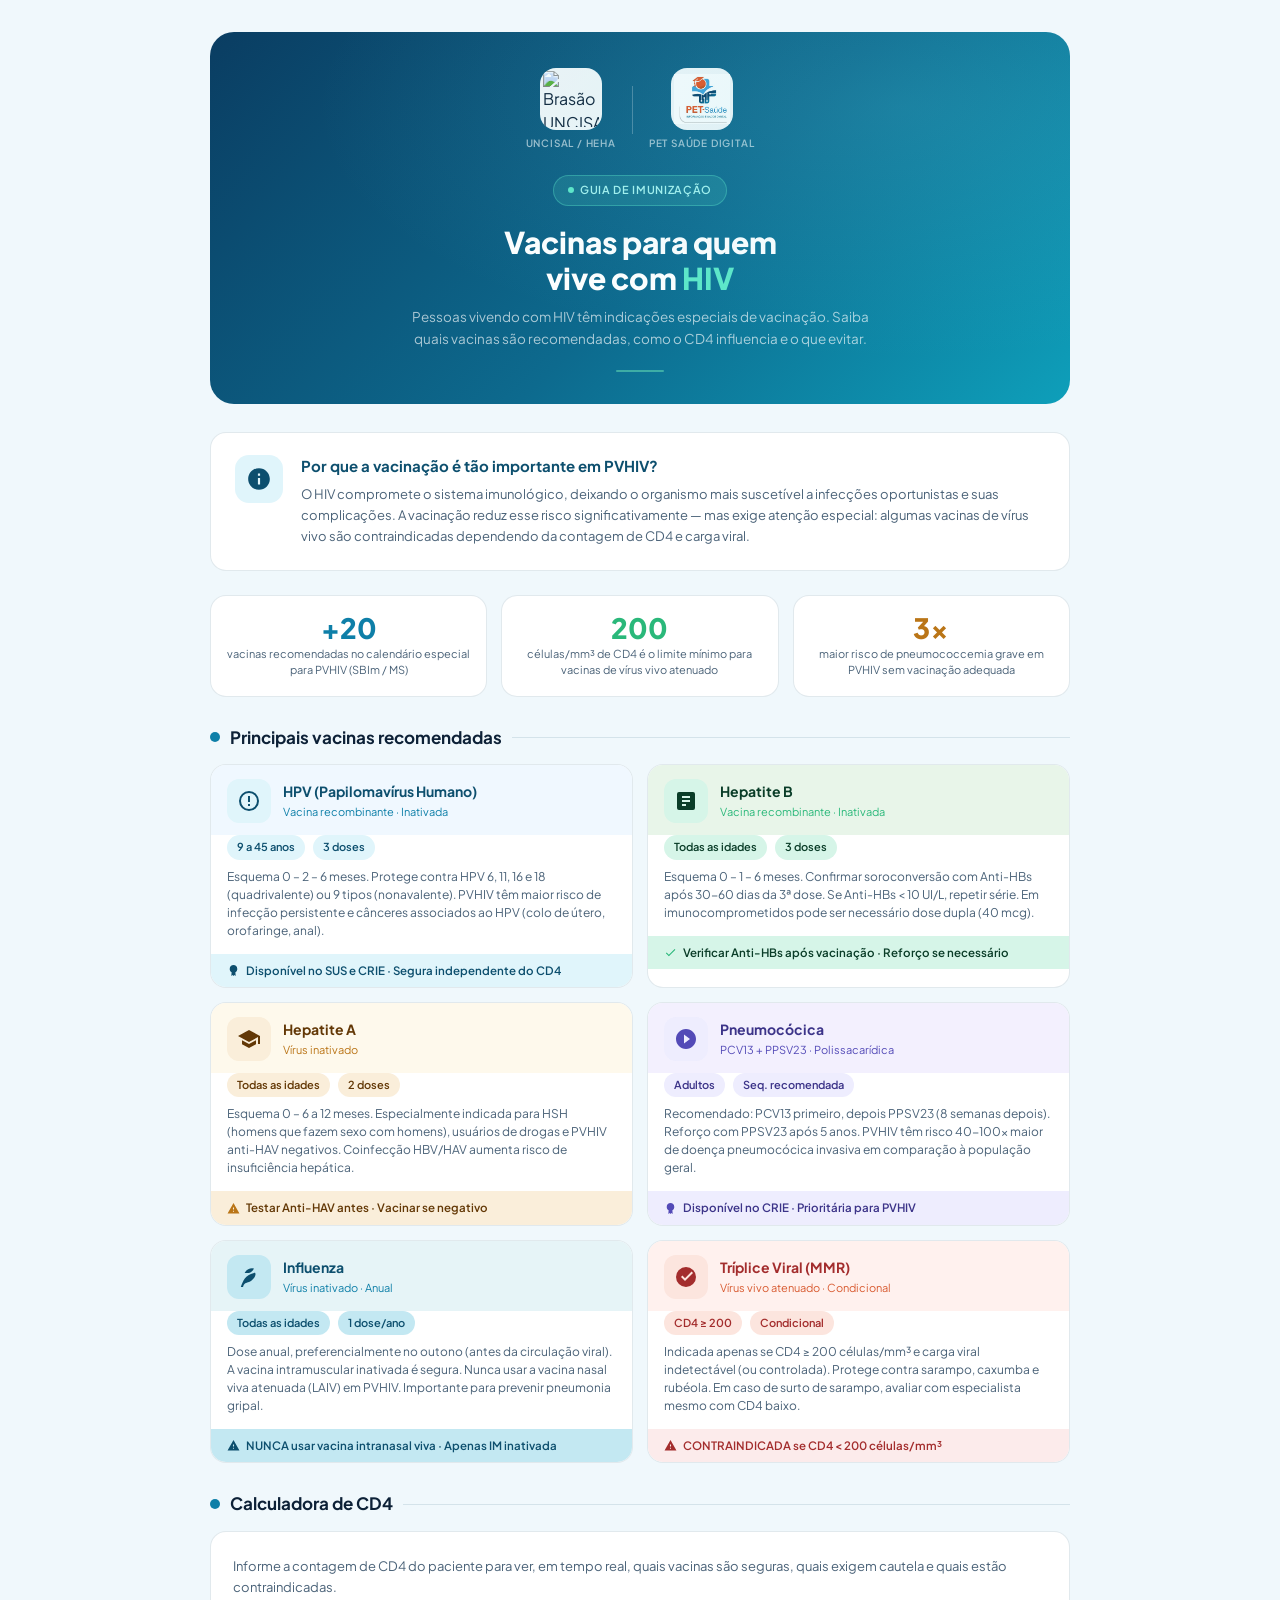
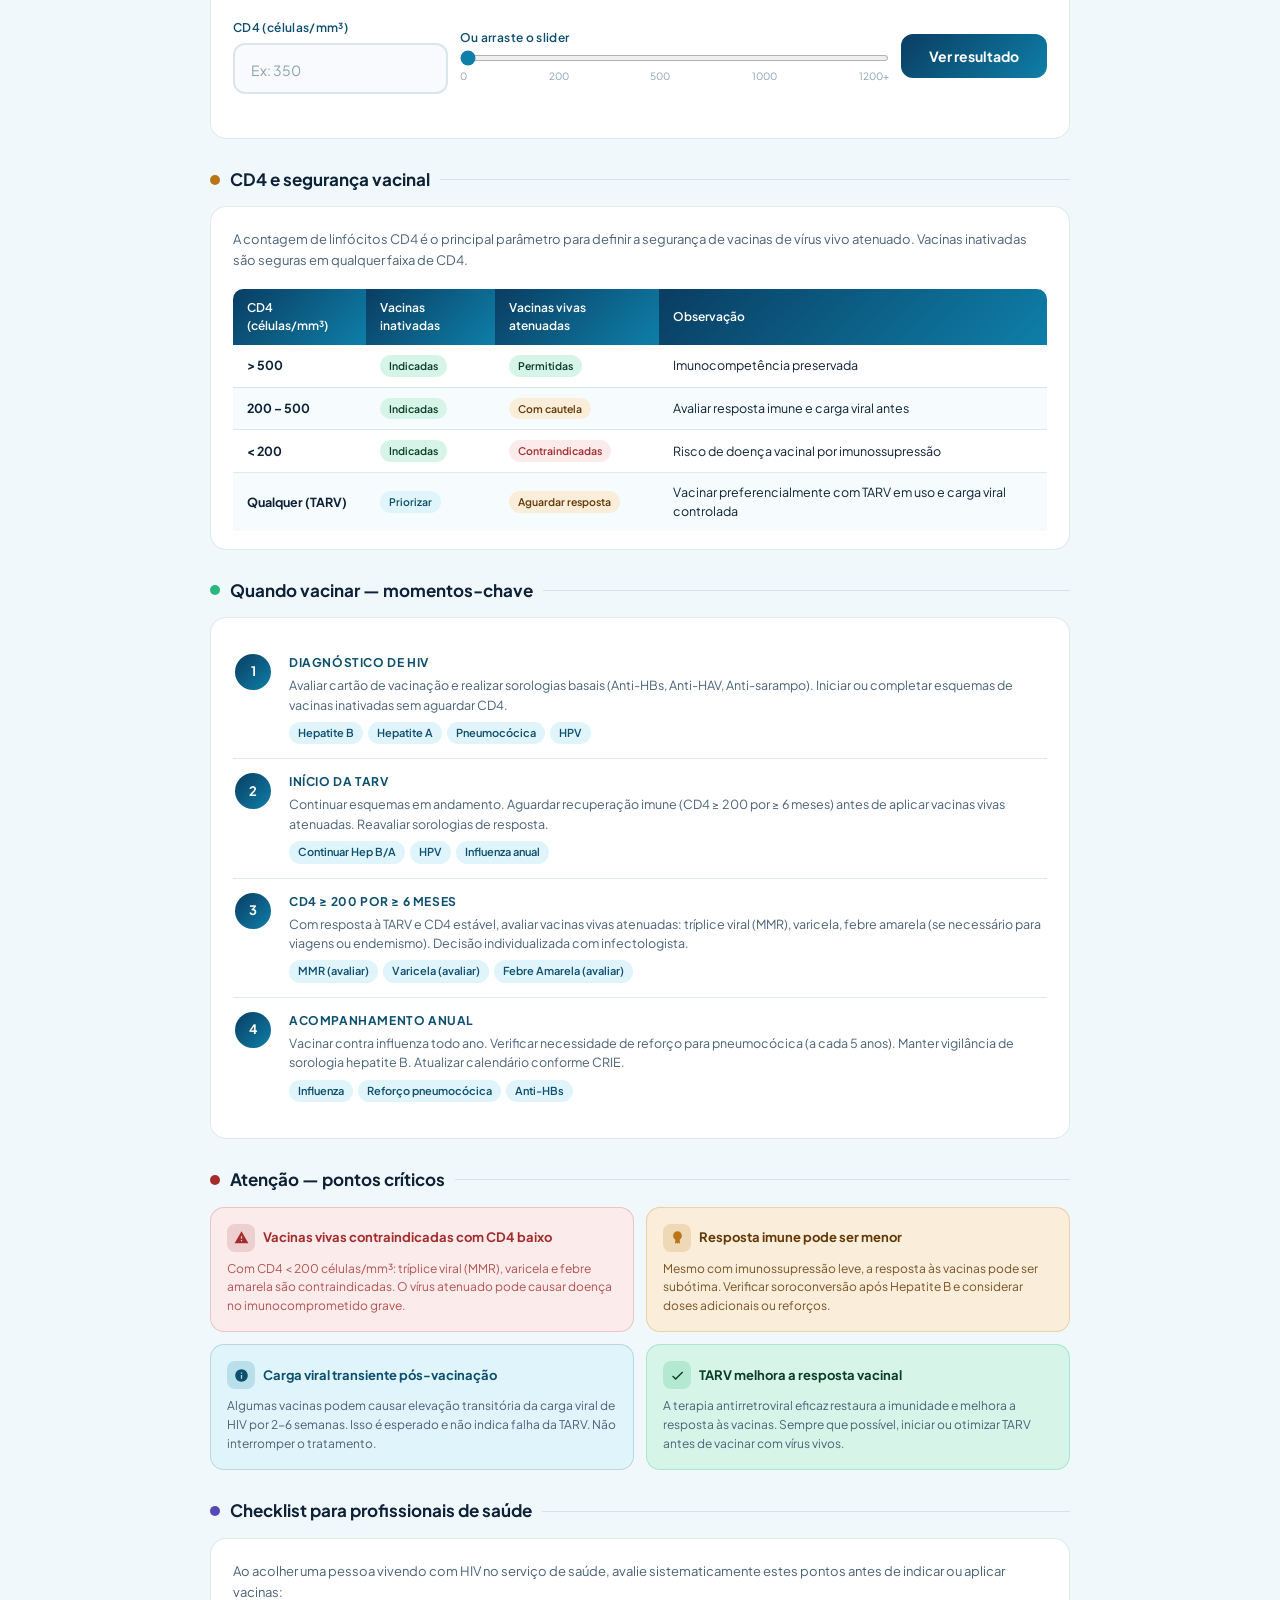
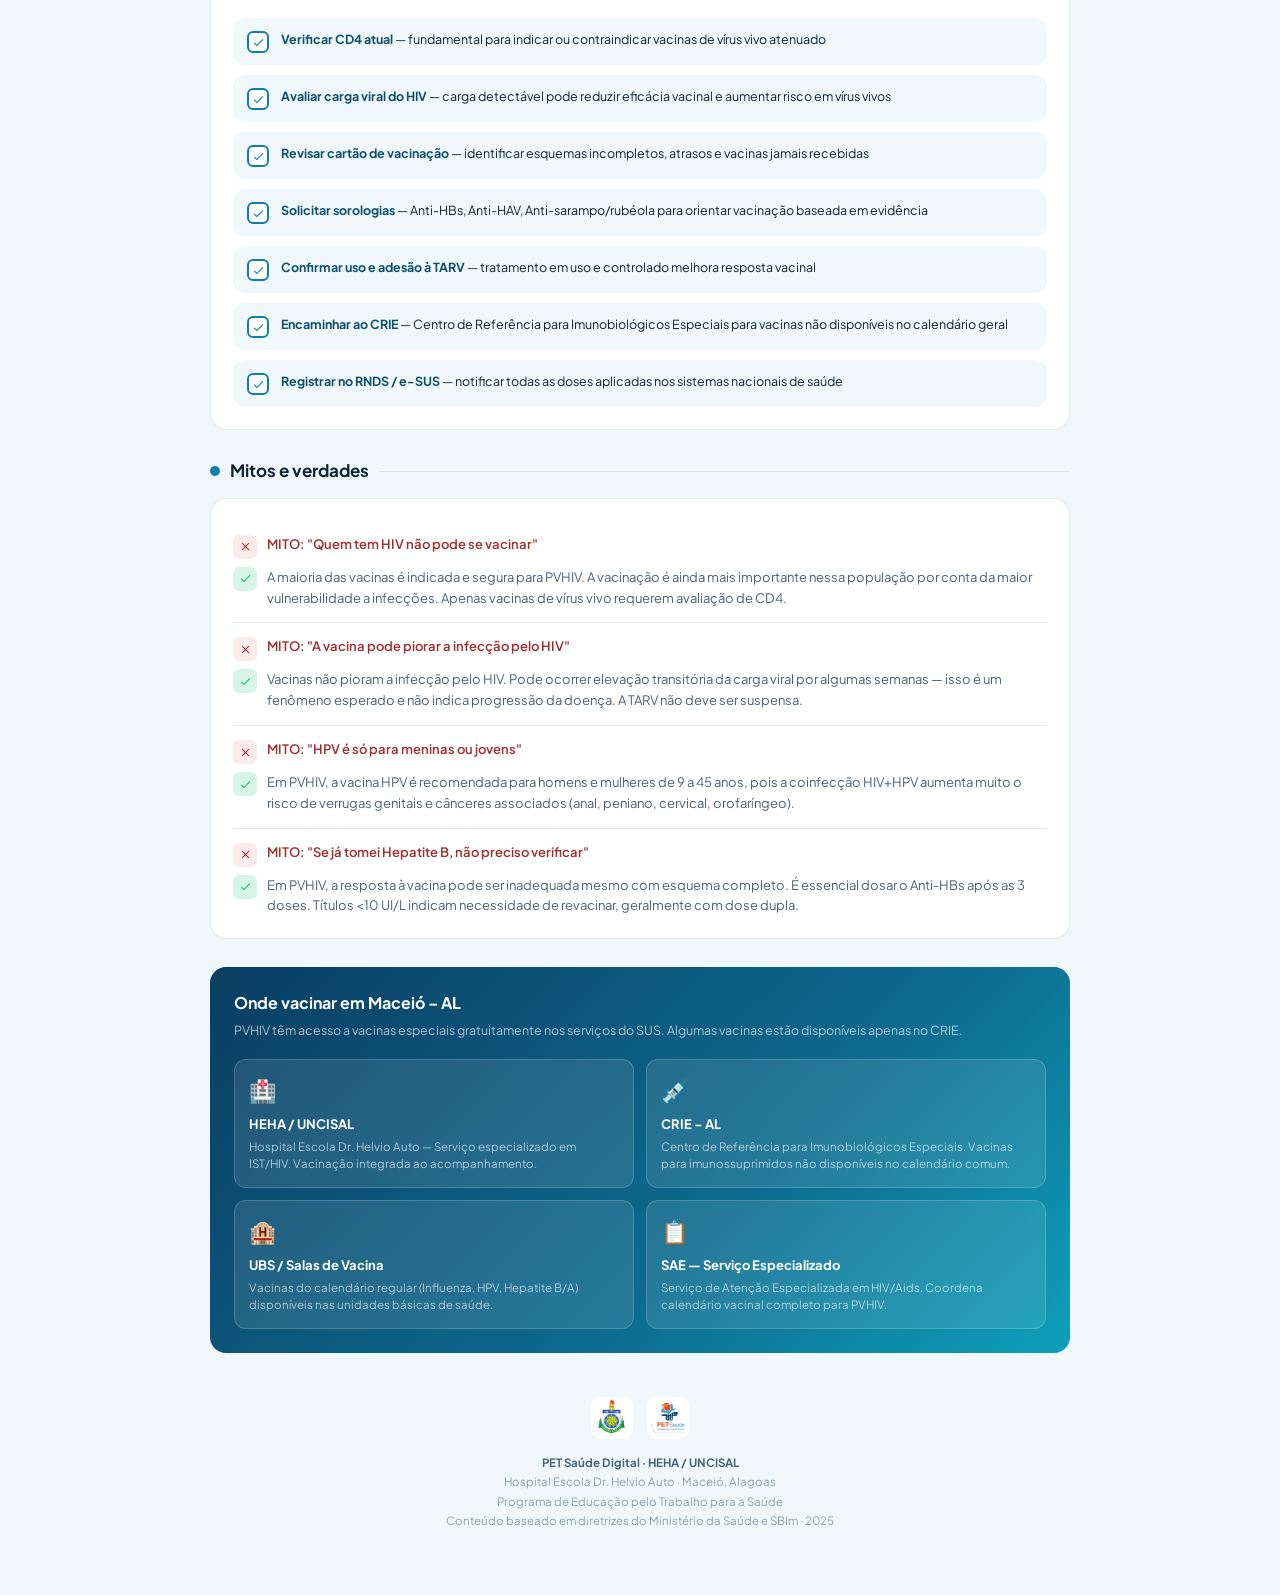
==== commit 7f8eded9: "Add files via upload" ====
--- a/Infografico_Imunizacao/index.html
+++ b/Infografico_Imunizacao/index.html
@@ -17,14 +17,20 @@
         <div class="hero-logos">
           <div class="hero-logo-wrap">
             <div class="hero-logo-box">
-              <img src="src/images/logo_uncisal.jpeg" alt="Brasão UNCISAL" />
+              <img
+                ssrc="../assets/images/logo_uncisal.jpeg"
+                alt="Brasão UNCISAL"
+              />
             </div>
             <div class="hero-logo-label">UNCISAL / HEHA</div>
           </div>
           <div class="hero-divider"></div>
           <div class="hero-logo-wrap">
             <div class="hero-logo-box">
-              <img src="src/images/logo_pet.jpeg" alt="PET Saúde Digital" />
+              <img
+                src="../assets/images/logo_pet.jpeg"
+                alt="PET Saúde Digital"
+              />
             </div>
             <div class="hero-logo-label">PET Saúde Digital</div>
           </div>
@@ -868,10 +874,10 @@
       <div class="footer">
         <div class="footer-logos">
           <div class="footer-logo">
-            <img src="src/images/logo_uncisal.jpeg" alt="UNCISAL" />
+            <img src="../assets/images/logo_uncisal.jpeg" alt="UNCISAL" />
           </div>
           <div class="footer-logo">
-            <img src="src/images/logo_pet.jpeg" alt="PET Saúde Digital" />
+            <img src="../assets/images/logo_pet.jpeg" alt="PET Saúde Digital" />
           </div>
         </div>
         <div class="footer-text">
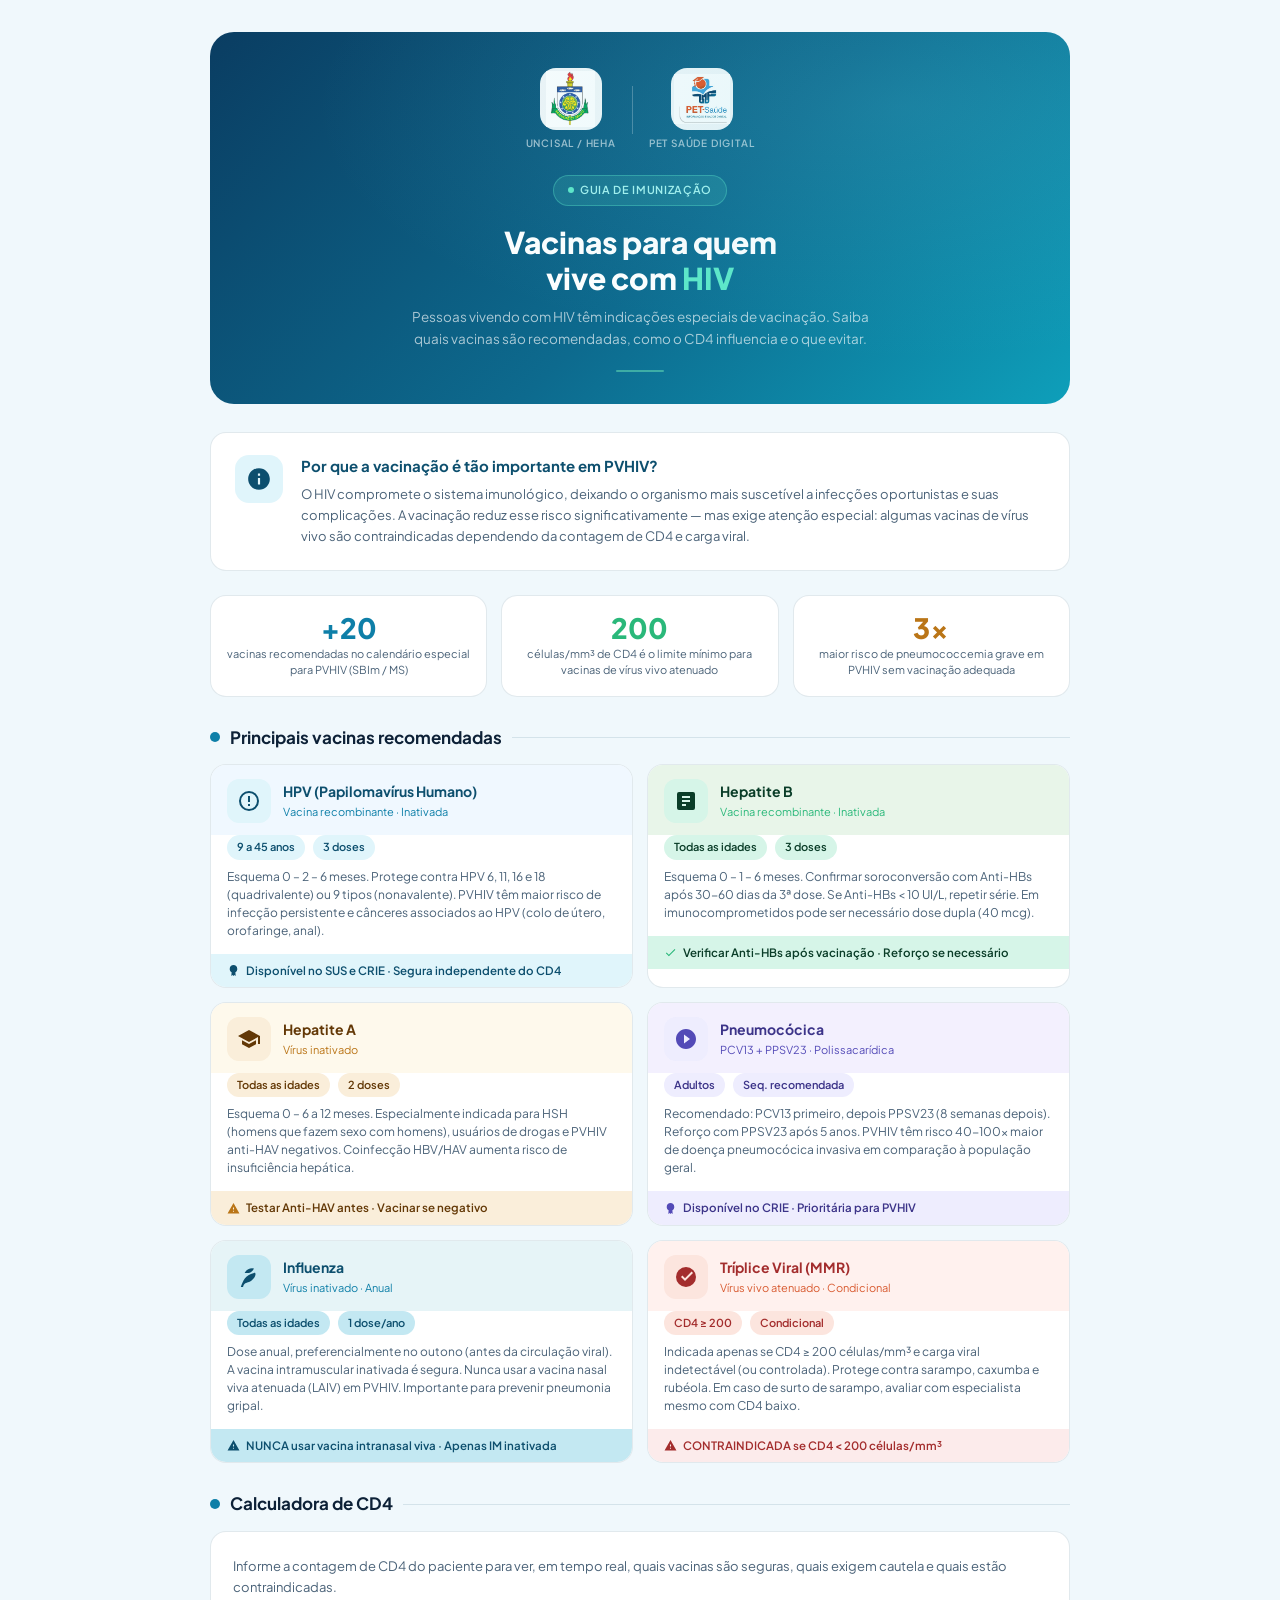
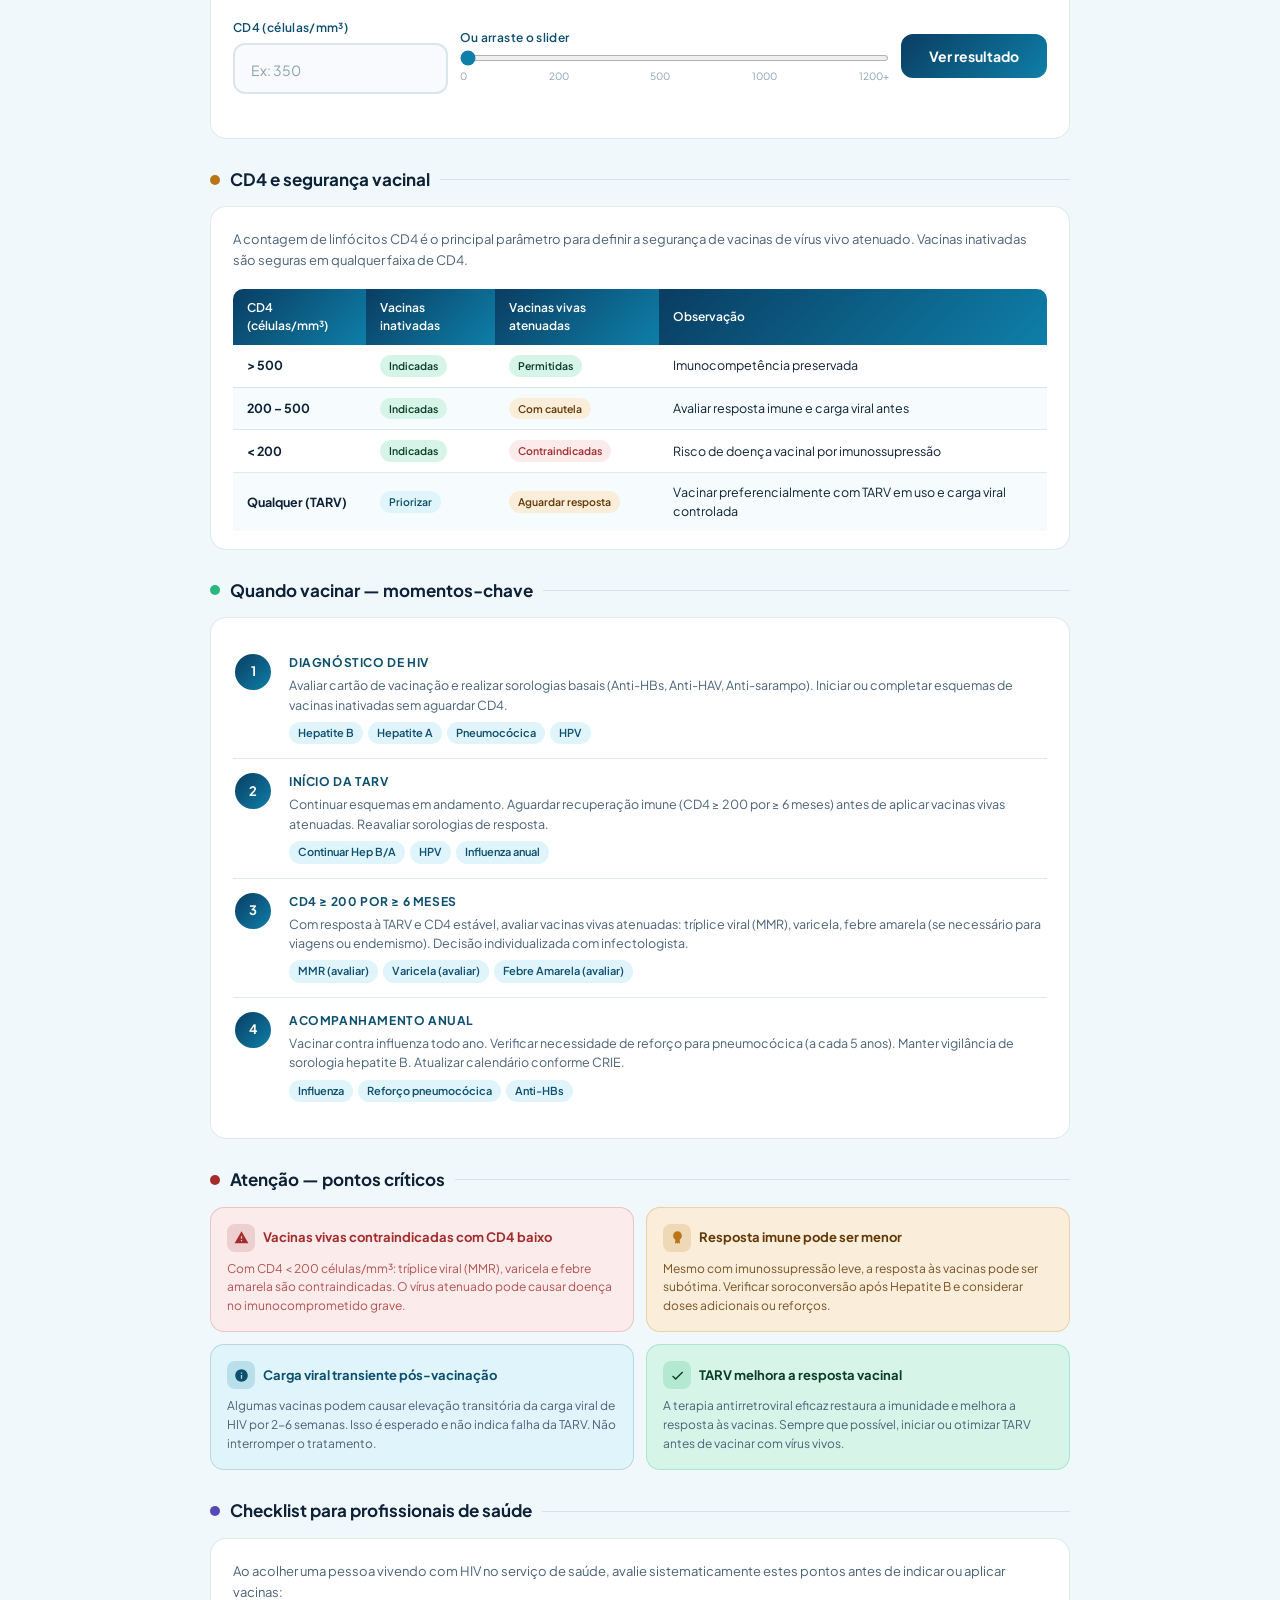
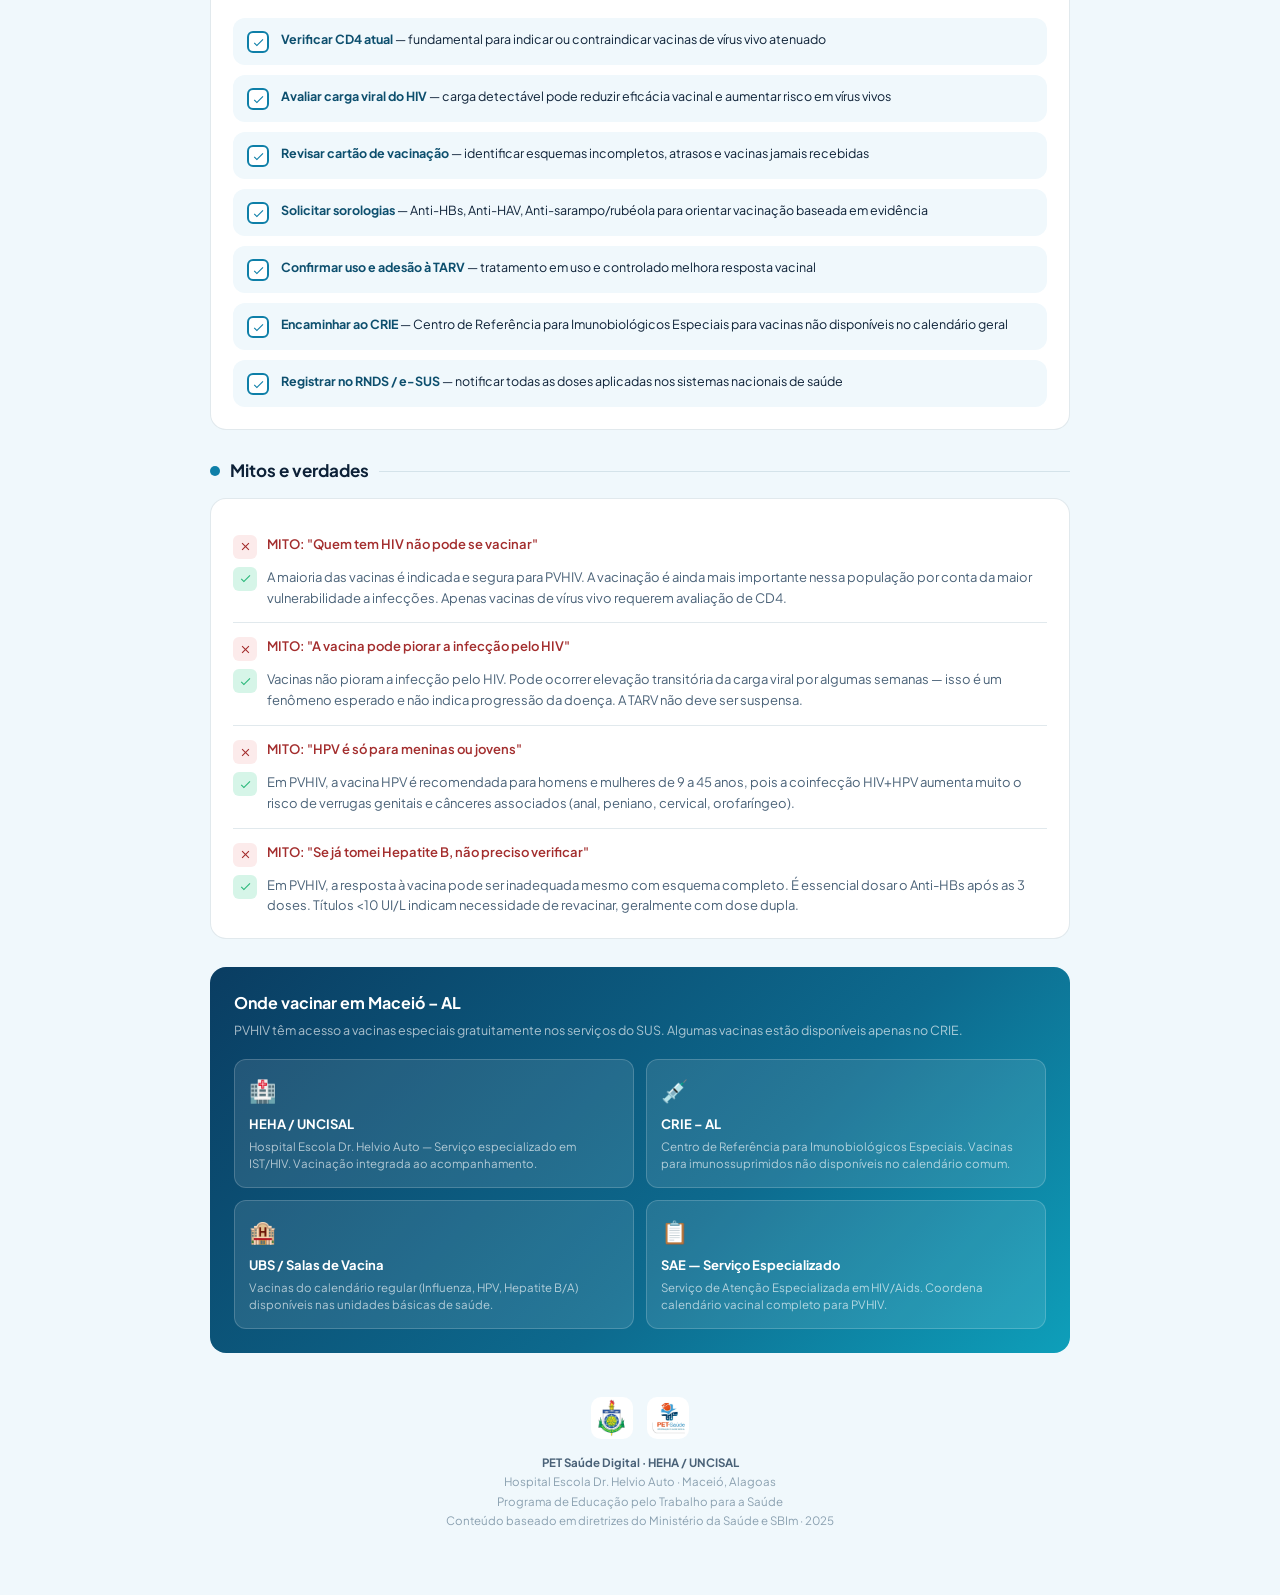
==== commit 75affc9a: "Update print statement from 'Hello' to 'Goodbye'" ====
--- a/Infografico_Imunizacao/index.html
+++ b/Infografico_Imunizacao/index.html
@@ -18,7 +18,7 @@
           <div class="hero-logo-wrap">
             <div class="hero-logo-box">
               <img
-                ssrc="../assets/images/logo_uncisal.jpeg"
+                src="../assets/images/logo_uncisal.jpeg"
                 alt="Brasão UNCISAL"
               />
             </div>
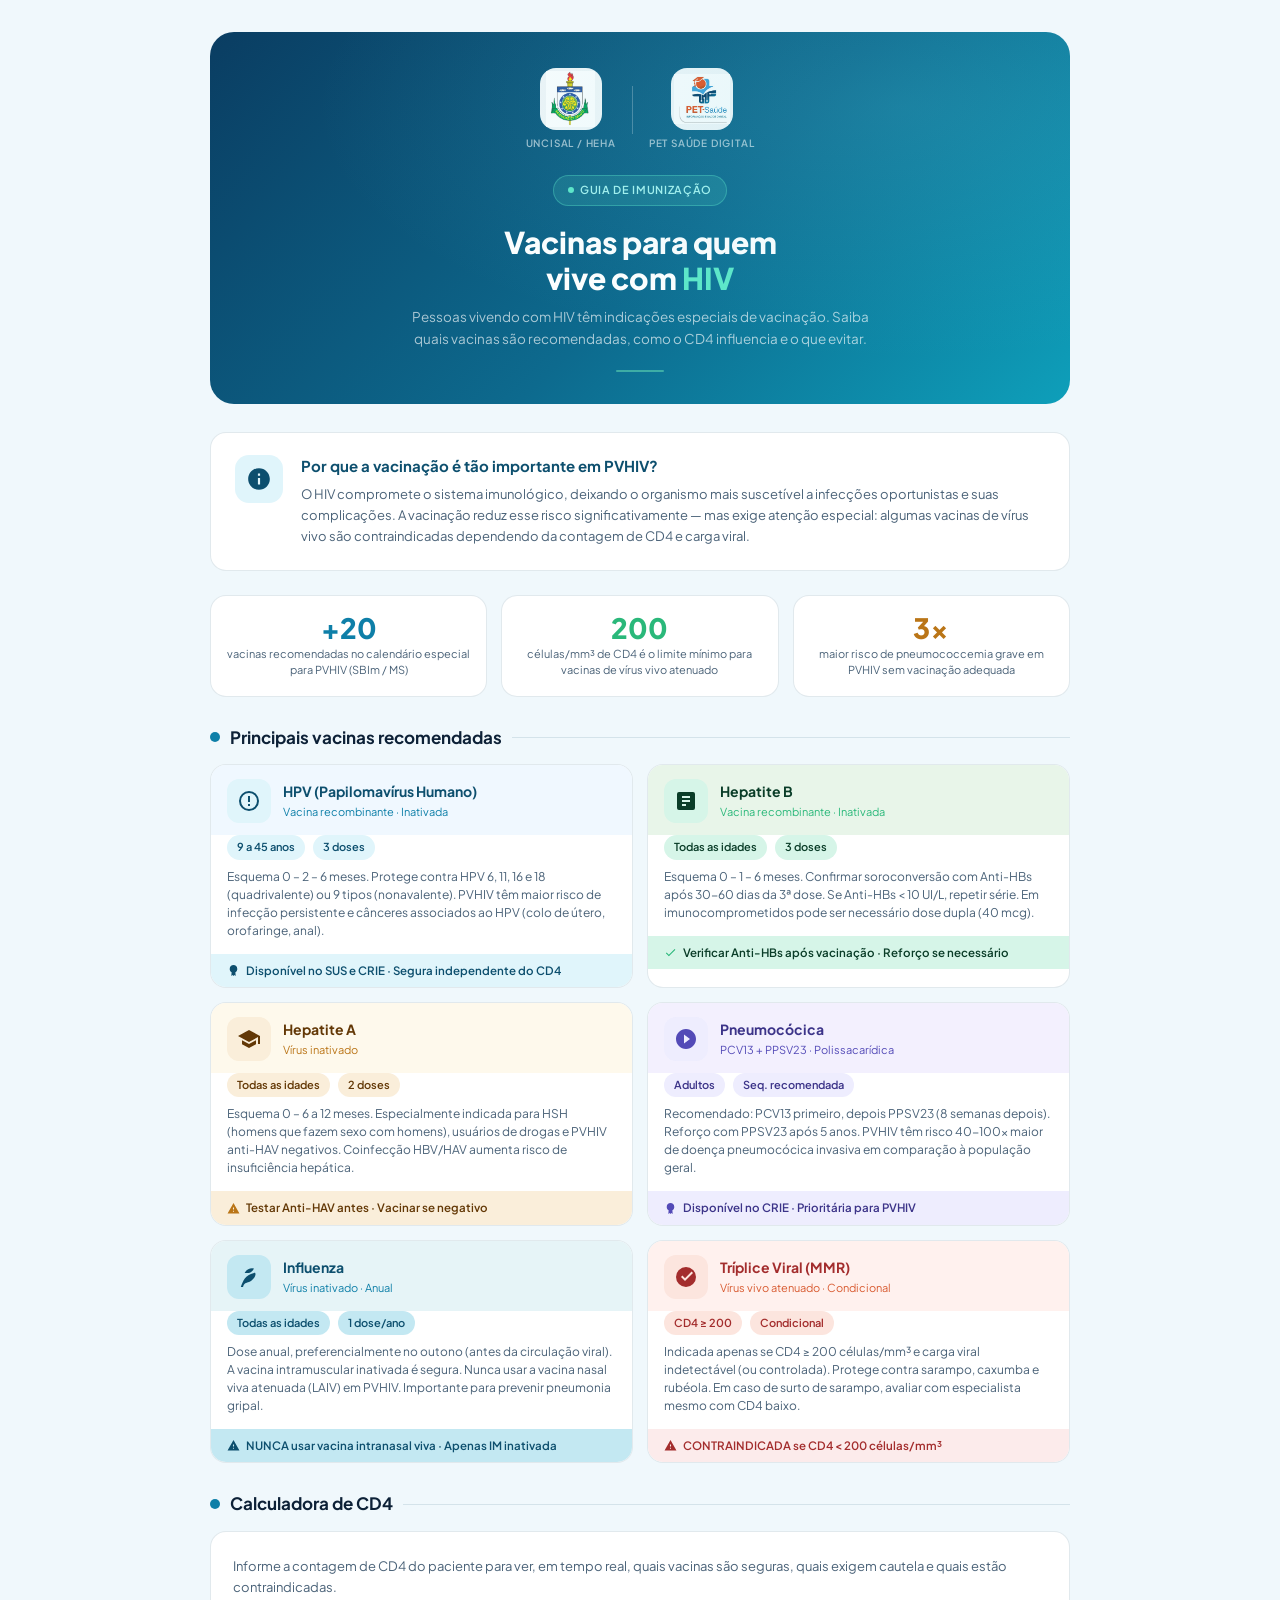
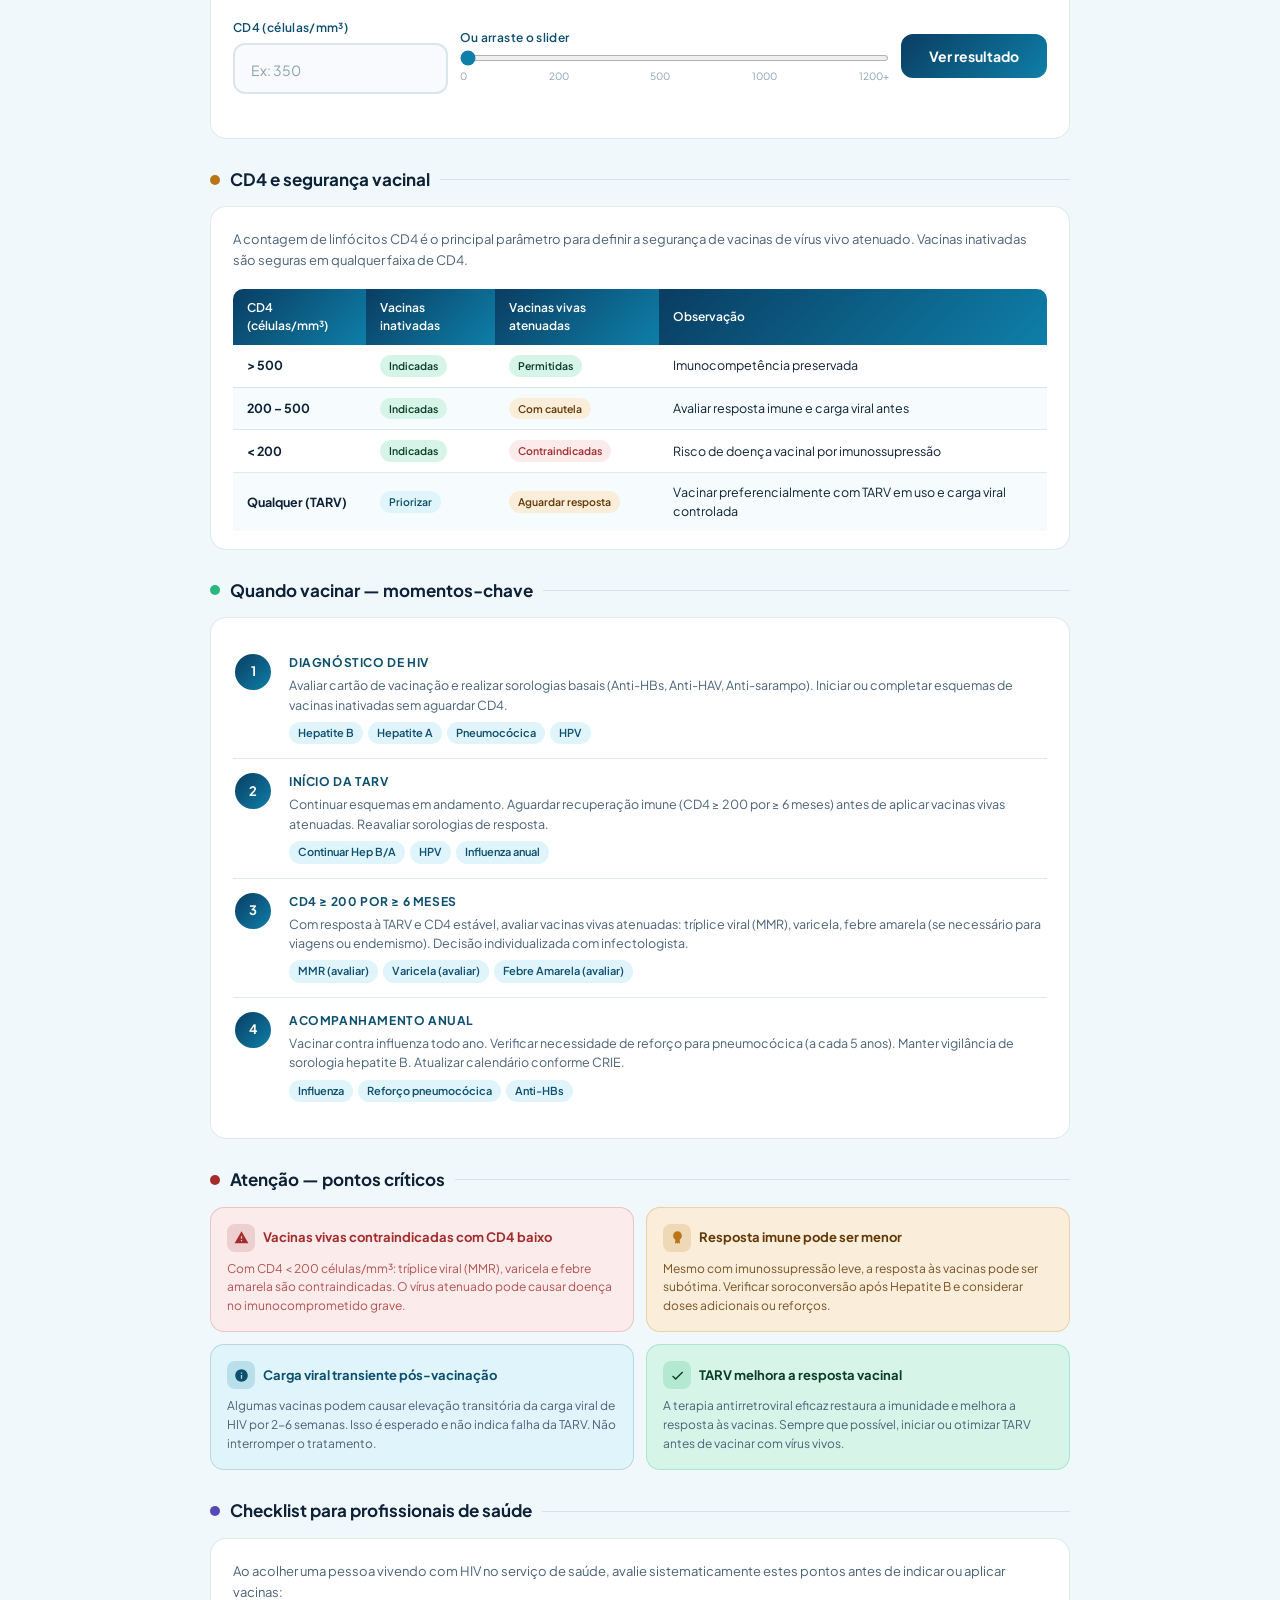
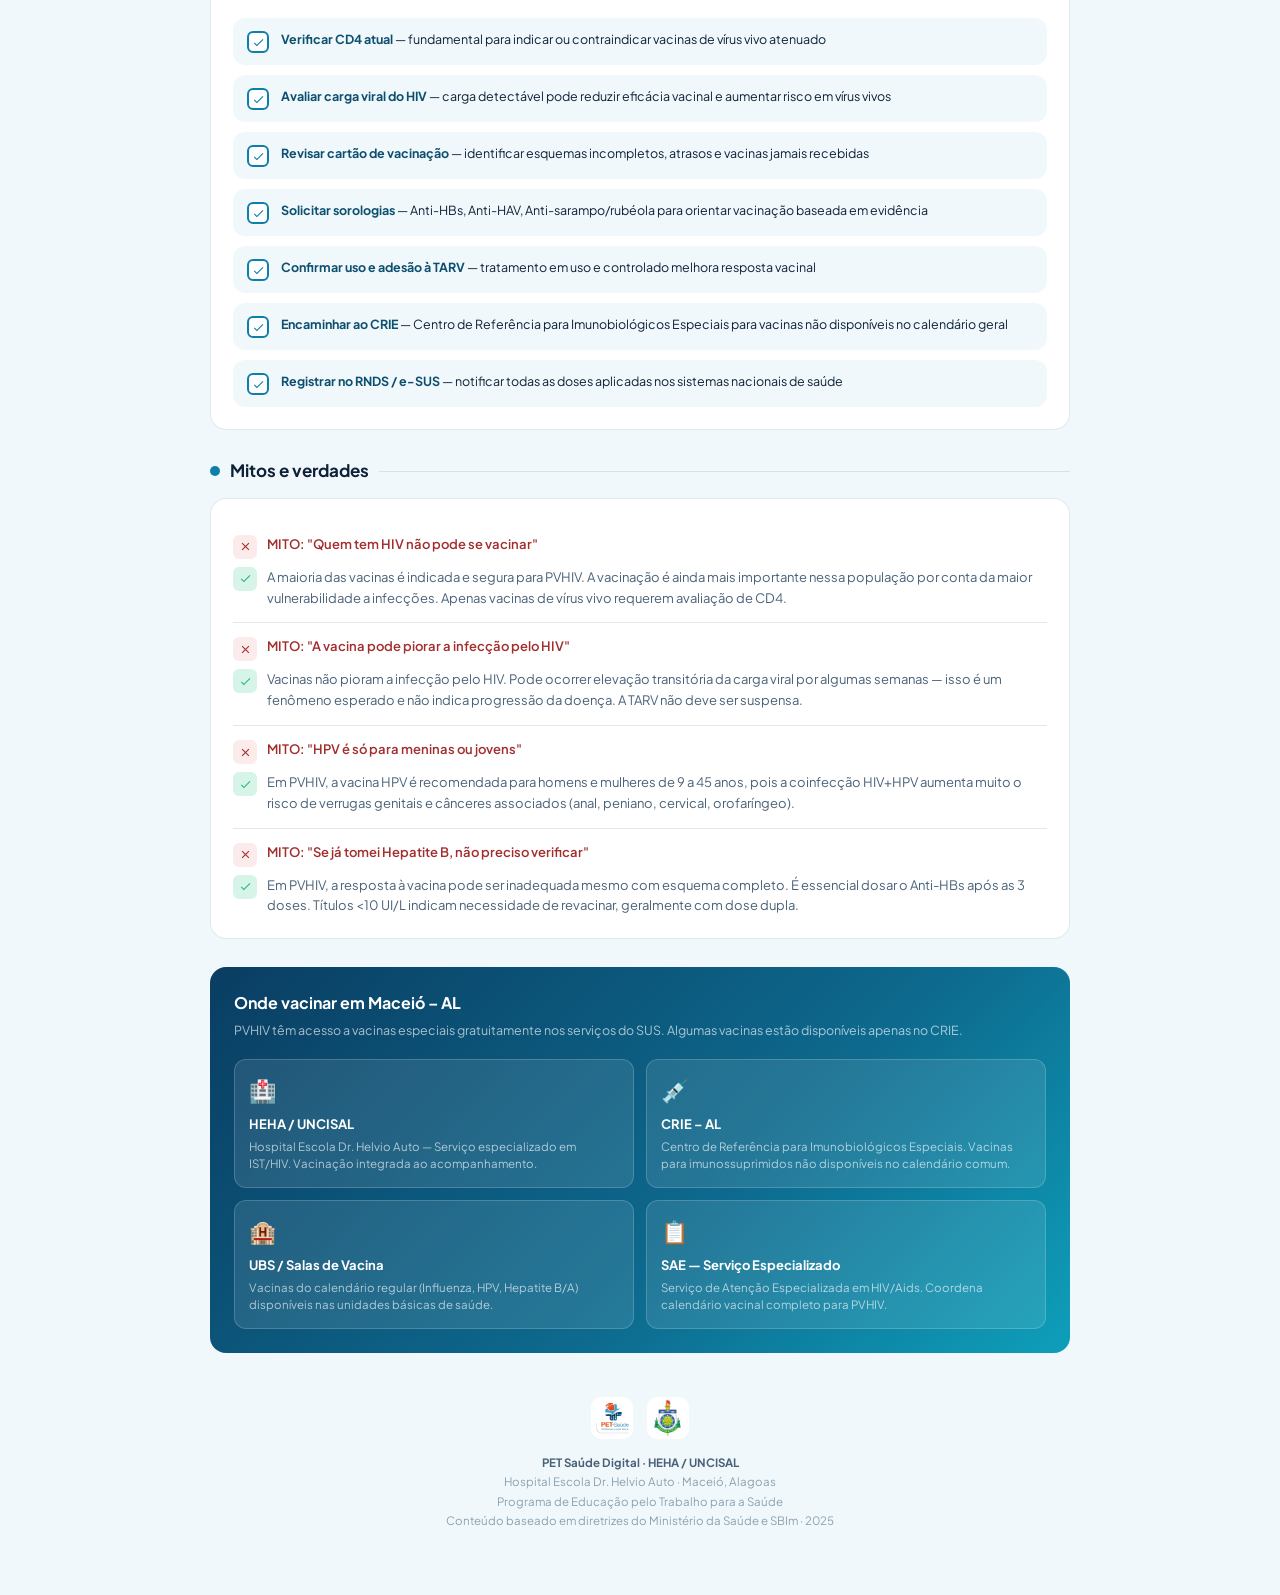
==== commit 53393c39: "Update print statement from 'Hello' to 'Goodbye'" ====
--- a/Infografico_Imunizacao/index.html
+++ b/Infografico_Imunizacao/index.html
@@ -874,10 +874,10 @@
       <div class="footer">
         <div class="footer-logos">
           <div class="footer-logo">
+            <img src="../assets/images/logo_pet.jpeg" alt="PET Saúde Digital" />
+          </div>
+          <div class="footer-logo">
             <img src="../assets/images/logo_uncisal.jpeg" alt="UNCISAL" />
-          </div>
-          <div class="footer-logo">
-            <img src="../assets/images/logo_pet.jpeg" alt="PET Saúde Digital" />
           </div>
         </div>
         <div class="footer-text">
